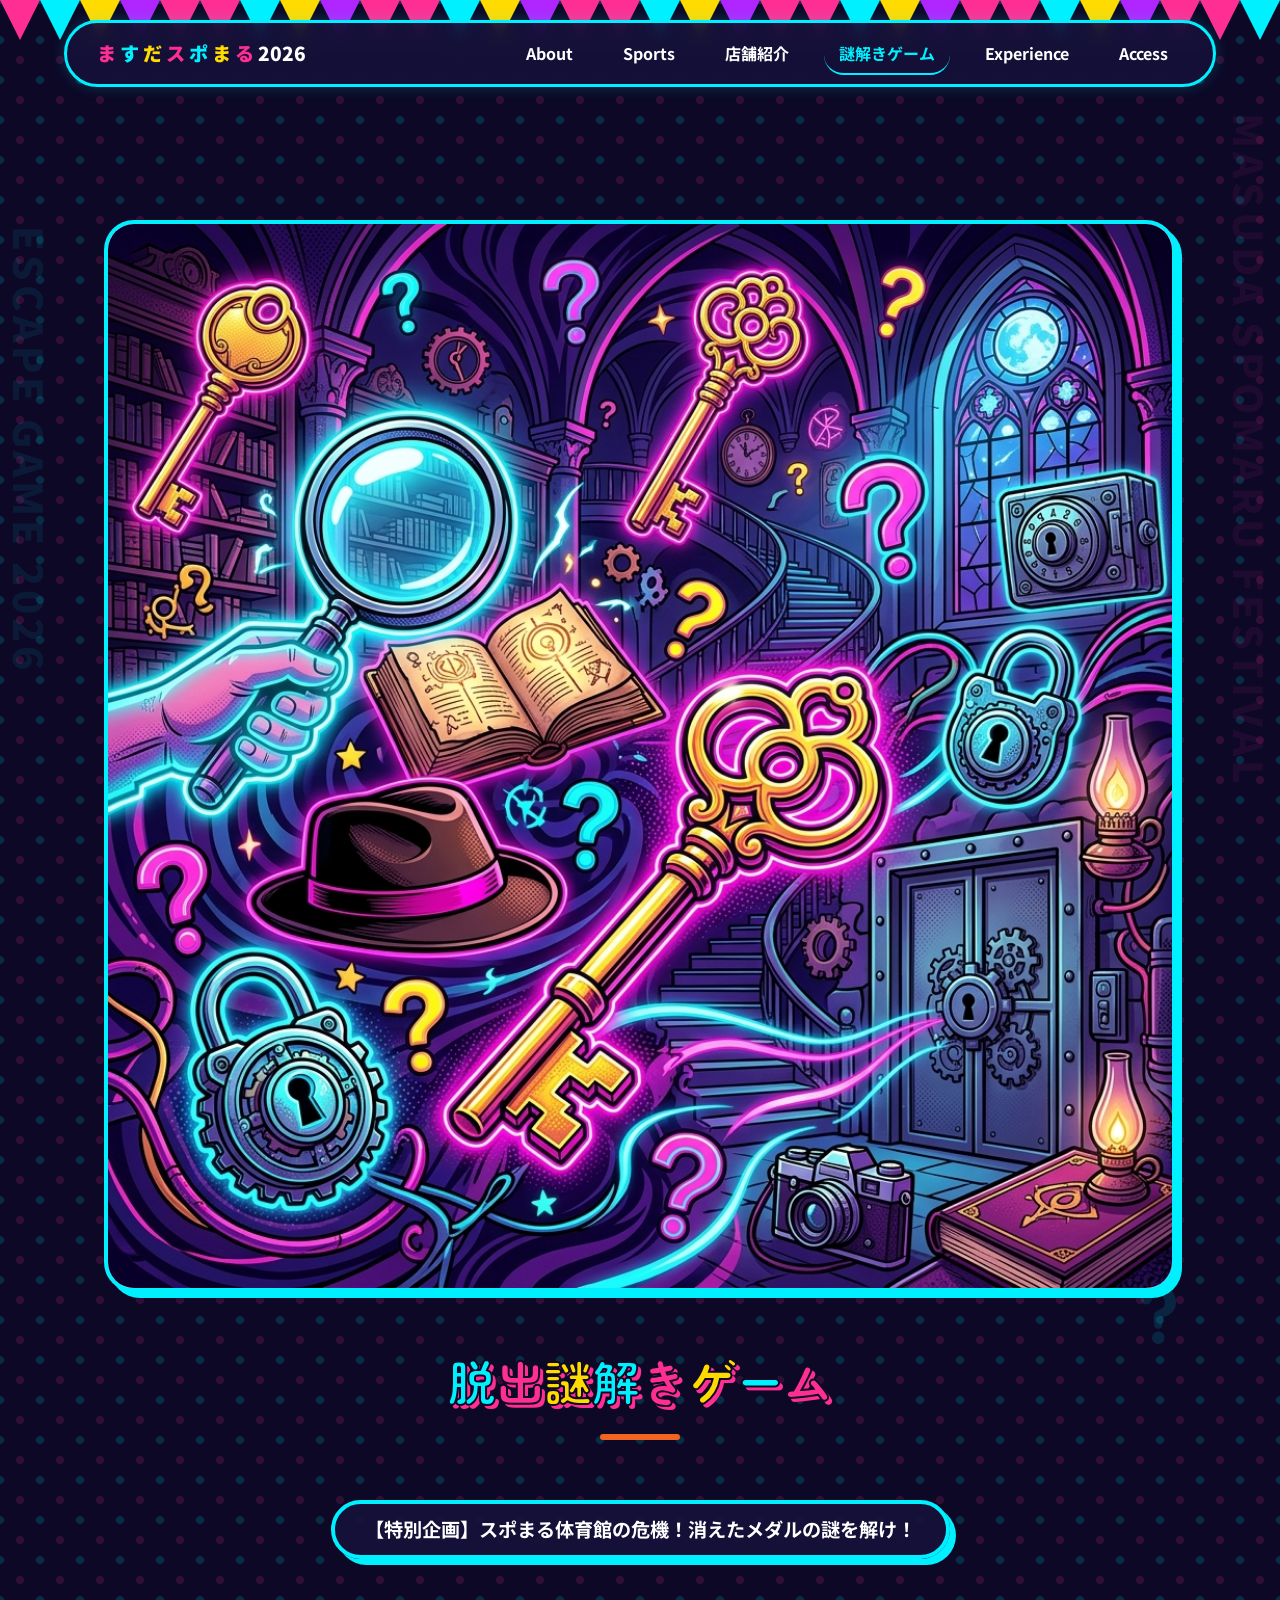
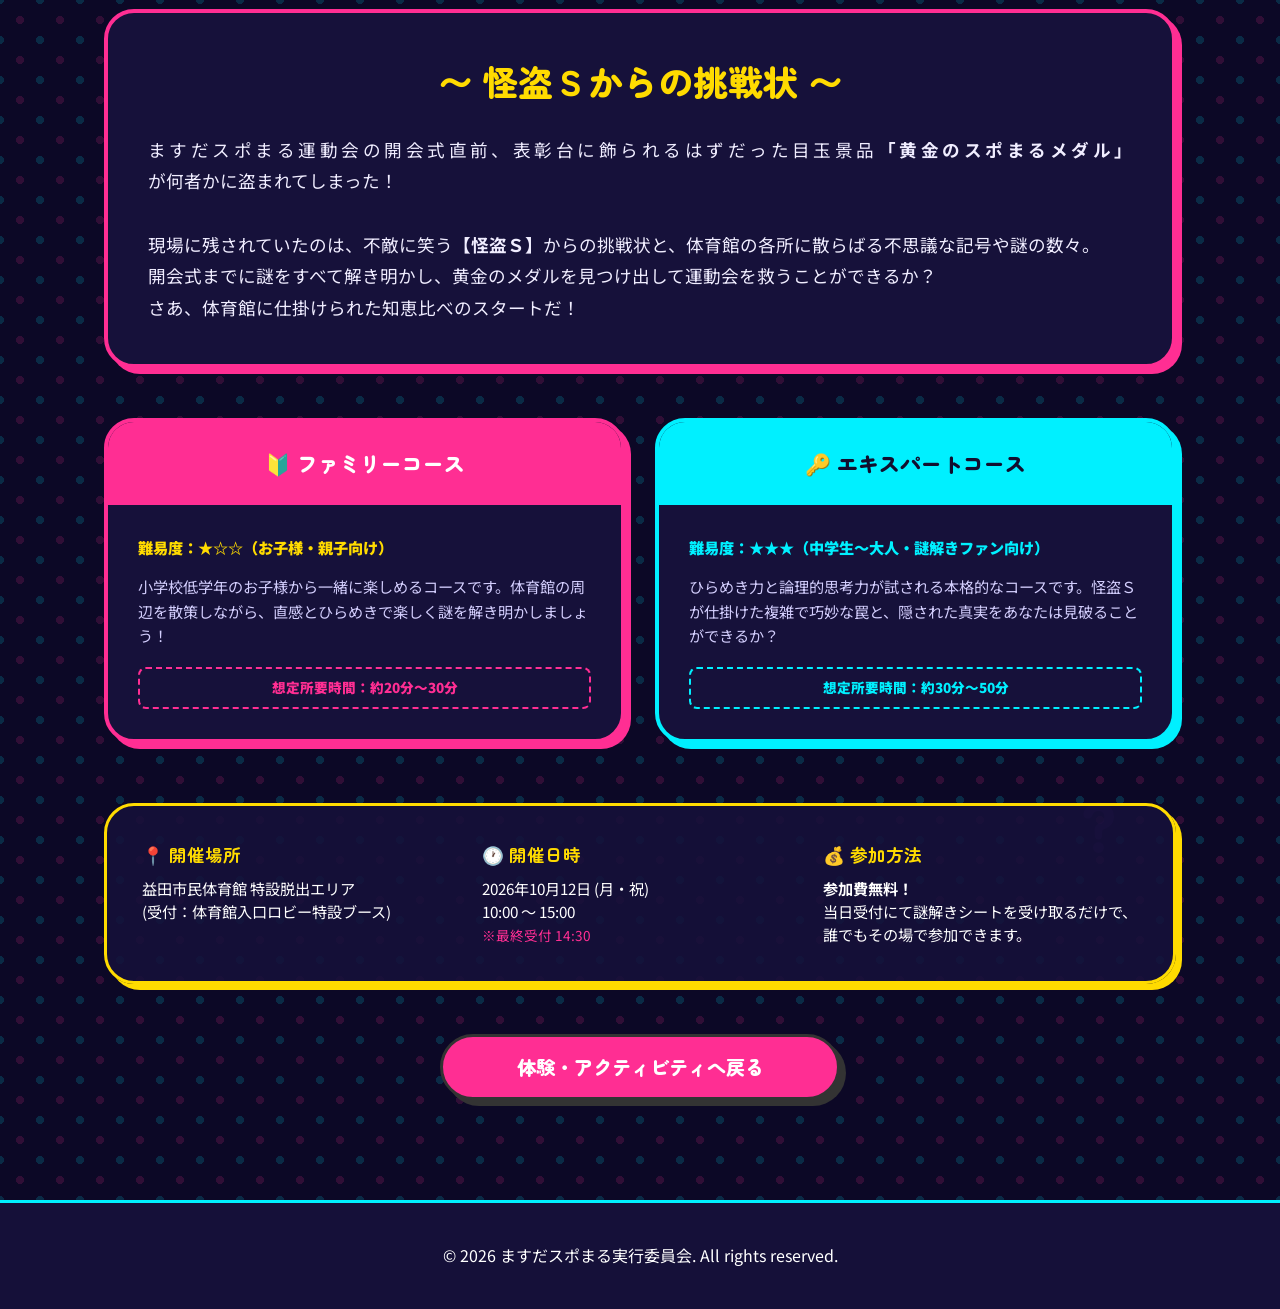
==== escape.html @ 835c0184 "修正" ====
<!DOCTYPE html>
<html lang="ja">
<head>
  <meta charset="UTF-8">
  <meta name="viewport" content="width=device-width, initial-scale=1.0">
  <title>謎解き脱出ゲーム | SPORTS & MARCHE 2026</title>
  <meta name="description" content="ますだスポまる運動会2026特別企画！体育館に隠された謎を解き明かし、消えた黄金のスポまるメダルを取り戻せ！">
  <link rel="stylesheet" href="index.css">
  <style>
    /* Mysterious Neon Pop Custom Theme for Escape Game Page */
    :root {
      --mystery-bg: #0C0826;
      --mystery-card-bg: #16113A;
      --neon-pink: #FF2E93;
      --neon-cyan: #00F0FF;
      --neon-yellow: #FFDB00;
      --neon-purple: #B026FF;
      --border-neon-pink: 4px solid var(--neon-pink);
      --border-neon-cyan: 4px solid var(--neon-cyan);
      --shadow-neon-pink: 6px 6px 0px var(--neon-pink);
      --shadow-neon-cyan: 6px 6px 0px var(--neon-cyan);
    }

    body.mystery-theme {
      background-color: var(--mystery-bg);
      color: #F0EDFF;
    }

    .mystery-header {
      background: rgba(22, 17, 58, 0.9) !important;
      border: 3px solid var(--neon-cyan) !important;
      box-shadow: 0 0 15px rgba(0, 240, 255, 0.2) !important;
    }

    .mystery-header a, .mystery-header nav a {
      color: #FFF !important;
    }

    .mystery-header nav a:hover {
      background: var(--neon-pink) !important;
      color: #FFF !important;
    }

    .pattern-mystery {
      background-color: var(--mystery-bg);
      background-image: 
        radial-gradient(rgba(255, 46, 147, 0.15) 15%, transparent 15%),
        radial-gradient(rgba(0, 240, 255, 0.15) 15%, transparent 15%);
      background-size: 40px 40px;
      background-position: 0 0, 20px 20px;
      position: relative;
      overflow: hidden;
    }

    /* Floating mystery icons */
    .mystery-float-container {
      position: absolute;
      top: 0;
      left: 0;
      width: 100%;
      height: 100%;
      pointer-events: none;
      z-index: 1;
    }

    .floating-q {
      position: absolute;
      font-weight: 900;
      font-family: 'Zen Maru Gothic', sans-serif;
      animation: float-spin 6s ease-in-out infinite;
      opacity: 0.12;
    }

    @keyframes float-spin {
      0%, 100% { transform: translateY(0) rotate(0deg); }
      50% { transform: translateY(-20px) rotate(15deg); }
    }

    /* Story Box */
    .story-card {
      background: var(--mystery-card-bg);
      border: var(--border-neon-pink);
      border-radius: var(--radius-lg);
      box-shadow: var(--shadow-neon-pink);
      padding: 40px;
      margin-bottom: 50px;
      position: relative;
      z-index: 2;
    }

    .story-title {
      font-size: clamp(1.4rem, 4vw, 2.2rem);
      text-align: center;
      margin-bottom: 25px;
      color: var(--neon-yellow);
    }

    .story-text {
      font-size: clamp(0.9rem, 2.8vw, 1.1rem);
      line-height: 1.8;
      text-align: justify;
      word-break: keep-all;
      overflow-wrap: anywhere;
    }

    /* Course Cards */
    .course-grid {
      display: grid;
      grid-template-columns: repeat(auto-fit, minmax(280px, 1fr));
      gap: 30px;
      margin-top: 40px;
      position: relative;
      z-index: 2;
    }

    .course-card {
      background: var(--mystery-card-bg);
      border-radius: var(--radius-lg);
      overflow: hidden;
      transition: 0.3s;
      display: flex;
      flex-direction: column;
      height: 100%;
    }

    .course-card.pink-border {
      border: var(--border-neon-pink);
      box-shadow: var(--shadow-neon-pink);
    }

    .course-card.cyan-border {
      border: var(--border-neon-cyan);
      box-shadow: var(--shadow-neon-cyan);
    }

    .course-card:hover {
      transform: translate(-4px, -4px);
    }

    .course-card.pink-border:hover {
      box-shadow: 12px 12px 0px var(--neon-pink);
    }

    .course-card.cyan-border:hover {
      box-shadow: 12px 12px 0px var(--neon-cyan);
    }

    .course-header-box {
      padding: 25px;
      text-align: center;
      font-family: 'Zen Maru Gothic', sans-serif;
      font-weight: 900;
      color: #FFF;
      font-size: 1.3rem;
    }

    .course-body {
      padding: 30px;
      display: flex;
      flex-direction: column;
      flex-grow: 1;
    }

    .course-difficulty {
      font-weight: 900;
      margin-bottom: 15px;
      font-size: 0.95rem;
      color: var(--neon-yellow);
    }

    .course-desc {
      font-size: clamp(0.85rem, 2.5vw, 0.95rem);
      line-height: 1.6;
      color: #D3CEFD;
      flex-grow: 1;
      margin-bottom: 20px;
    }

    /* Event Info Box */
    .mystery-info-grid {
      background: rgba(22, 17, 58, 0.85);
      border: 3px solid var(--neon-yellow);
      border-radius: var(--radius-lg);
      box-shadow: 6px 6px 0 var(--neon-yellow);
      padding: 35px;
      margin-top: 60px;
      display: grid;
      grid-template-columns: repeat(auto-fit, minmax(240px, 1fr));
      gap: 25px;
      position: relative;
      z-index: 2;
    }

    .info-item h4 {
      color: var(--neon-yellow);
      font-family: 'Zen Maru Gothic', sans-serif;
      font-size: 1.1rem;
      margin-bottom: 8px;
    }

    .info-item p {
      font-size: 0.95rem;
      color: #FFF;
      line-height: 1.5;
    }

    /* Glowing CTA Button */
    .mystery-cta-btn {
      display: inline-block;
      width: 100%;
      max-width: 400px;
      margin: 50px auto 0;
      padding: 15px 30px;
      background: var(--neon-pink);
      color: #FFF;
      border: 3px solid #333;
      border-radius: 50px;
      text-align: center;
      text-decoration: none;
      font-weight: 900;
      font-family: 'Zen Maru Gothic', sans-serif;
      font-size: 1.2rem;
      box-shadow: 6px 6px 0px #333;
      transition: 0.2s;
      position: relative;
      z-index: 2;
    }

    .mystery-cta-btn:hover {
      transform: translate(-3px, -3px);
      box-shadow: 9px 9px 0px #333;
      background: #FF0073;
    }

    /* Outline overrides for legibility */
    .mystery-outline {
      -webkit-text-stroke: 2px #120E2E;
      text-shadow: 2px 2px 0px var(--neon-cyan), 4px 4px 0px rgba(0,0,0,0.3);
    }

    .mobile-menu {
      background: var(--mystery-bg) !important;
      border-left: 4px solid var(--neon-cyan) !important;
    }

    .mobile-menu a {
      color: var(--neon-cyan) !important;
    }

    /* Mobile Responsive Tweaks */
    @media (max-width: 768px) {
      .story-card {
        padding: 25px 20px;
      }
      .course-body {
        padding: 20px;
      }
      .mystery-info-grid {
        padding: 25px 20px;
        gap: 20px;
      }
      .mystery-cta-btn {
        font-size: 1rem;
        padding: 12px 24px;
        margin-top: 40px;
      }
      .section-title {
        font-size: 6vw !important;
      }
    }
  </style>
</head>
<body class="mystery-theme">

  <!-- Vertical Sidebar Text -->
  <div class="sidebar-text left">
    <div class="vertical-text" style="color: rgba(0, 240, 255, 0.08);">ESCAPE GAME 2026</div>
  </div>
  <div class="sidebar-text right">
    <div class="vertical-text" style="color: rgba(255, 46, 147, 0.08);">MASUDA SPOMARU FESTIVAL</div>
  </div>

  <header class="mystery-header">
    <a href="index.html" class="logo pop-text-multi">
      <span style="color: var(--neon-pink)">ま</span>
      <span style="color: var(--neon-cyan)">す</span>
      <span style="color: var(--neon-yellow)">だ</span>
      <span style="color: var(--neon-pink)">ス</span>
      <span style="color: var(--neon-cyan)">ポ</span>
      <span style="color: var(--neon-yellow)">ま</span>
      <span style="color: var(--neon-pink)">る</span> 2026
    </a>
    <nav>
      <ul class="nav-links">
        <li><a href="index.html#about">About</a></li>
        <li><a href="index.html#sports">Sports</a></li>
        <li><a href="marche.html">店舗紹介</a></li>
        <li><a href="escape.html" style="color: var(--neon-cyan) !important; border-bottom: 2px solid var(--neon-cyan);">謎解きゲーム</a></li>
        <li><a href="index.html#activities">Experience</a></li>
        <li><a href="index.html#access">Access</a></li>
      </ul>
      <div class="hamburger" id="hamburger">
        <span style="background-color: #FFF;"></span>
        <span style="background-color: #FFF;"></span>
        <span style="background-color: #FFF;"></span>
      </div>
    </nav>
  </header>

  <!-- Mobile Menu Overlay -->
  <div class="mobile-menu" id="mobile-menu">
    <ul>
      <li><a href="index.html#about">About</a></li>
      <li><a href="index.html#sports">Sports</a></li>
      <li><a href="marche.html">店舗紹介</a></li>
      <li><a href="escape.html" style="color: var(--neon-pink) !important;">謎解きゲーム</a></li>
      <li><a href="index.html#activities">Experience</a></li>
      <li><a href="index.html#access">Access</a></li>
    </ul>
  </div>

  <main style="padding-top: 120px;" class="pattern-mystery">
    <div class="garland" style="background-image: url('data:image/svg+xml;utf8,<svg xmlns=&quot;http://www.w3.org/2000/svg&quot; viewBox=&quot;0 0 100 20&quot; preserveAspectRatio=&quot;none&quot;><polygon points=&quot;0,0 20,0 10,20&quot; fill=&quot;%23FF2E93&quot;/><polygon points=&quot;20,0 40,0 30,20&quot; fill=&quot;%2300F0FF&quot;/><polygon points=&quot;40,0 60,0 50,20&quot; fill=&quot;%23FFDB00&quot;/><polygon points=&quot;60,0 80,0 70,20&quot; fill=&quot;%23B026FF&quot;/><polygon points=&quot;80,0 100,0 90,20&quot; fill=&quot;%23FF2E93&quot;/></svg>');"></div>
    
    <div class="mystery-float-container">
      <span class="floating-q" style="top: 15%; left: 8%; color: var(--neon-pink); font-size: 3.5rem;">？</span>
      <span class="floating-q" style="top: 45%; right: 7%; color: var(--neon-cyan); font-size: 4rem; animation-delay: 2s;">？</span>
      <span class="floating-q" style="top: 75%; left: 10%; color: var(--neon-yellow); font-size: 3rem; animation-delay: 4s;">🔑</span>
      <span class="floating-q" style="top: 85%; right: 12%; color: var(--neon-purple); font-size: 3.5rem; animation-delay: 1.5s;">？</span>
    </div>

    <section style="position: relative;">
      
      <!-- Generated pop-mystery banner image -->
      <div class="sticker-card" style="width: 100%; border: 4px solid var(--neon-cyan); border-radius: var(--radius-lg); overflow: hidden; box-shadow: var(--shadow-neon-cyan); margin-bottom: 50px; position: relative; z-index: 2;">
        <img src="assets/escape_banner.png" alt="脱出謎解きゲーム：体育館の秘密" style="width: 100%; height: auto; display: block; object-fit: cover;">
      </div>

      <h1 class="section-title pop-text-shadow mystery-outline" style="-webkit-text-stroke: 2px #0E0A24; text-shadow: 4px 4px 0 var(--neon-pink);">
        <span style="color: var(--neon-cyan)">脱</span><span style="color: var(--neon-pink)">出</span><span style="color: var(--neon-yellow)">謎</span><span style="color: var(--neon-cyan)">解</span><span style="color: var(--neon-pink)">き</span><span style="color: var(--neon-yellow)">ゲ</span><span style="color: var(--neon-cyan)">ー</span><span style="color: var(--neon-pink)">ム</span>
      </h1>
      <p class="marche-intro" style="background: rgba(22, 17, 58, 0.9); border: 4px solid var(--neon-cyan); color: #FFF; box-shadow: var(--shadow-neon-cyan); font-weight: 700;">
        【特別企画】スポまる体育館の危機！消えたメダルの謎を解け！
      </p>

      <!-- Story Challenge -->
      <div class="story-card fade-up">
        <h3 class="story-title">〜 怪盗Ｓからの挑戦状 〜</h3>
        <p class="story-text">
          ますだスポまる運動会の開会式直前、表彰台に飾られるはずだった目玉景品<strong>「黄金のスポまるメダル」</strong>が何者かに盗まれてしまった！<br><br>
          現場に残されていたのは、不敵に笑う<strong>【怪盗Ｓ】</strong>からの挑戦状と、体育館の各所に散らばる不思議な記号や謎の数々。<br>
          開会式までに謎をすべて解き明かし、黄金のメダルを見つけ出して運動会を救うことができるか？<br>
          さあ、体育館に仕掛けられた知恵比べのスタートだ！
        </p>
      </div>

      <!-- Course Selection -->
      <div class="course-grid">
        
        <!-- Course A: Family -->
        <div class="course-card pink-border fade-up">
          <div class="course-header-box" style="background: var(--neon-pink);">
            🔰 ファミリーコース
          </div>
          <div class="course-body">
            <span class="course-difficulty">難易度：★☆☆（お子様・親子向け）</span>
            <p class="course-desc">
              小学校低学年のお子様から一緒に楽しめるコースです。体育館の周辺を散策しながら、直感とひらめきで楽しく謎を解き明かしましょう！
            </p>
            <span style="font-size: 0.85rem; color: var(--neon-pink); font-weight: 900; border: 2px dashed var(--neon-pink); padding: 8px; border-radius: 8px; text-align: center;">
              想定所要時間：約20分〜30分
            </span>
          </div>
        </div>

        <!-- Course B: Expert -->
        <div class="course-card cyan-border fade-up">
          <div class="course-header-box" style="background: var(--neon-cyan); color: #120E2E;">
            🔑 エキスパートコース
          </div>
          <div class="course-body">
            <span class="course-difficulty" style="color: var(--neon-cyan);">難易度：★★★（中学生〜大人・謎解きファン向け）</span>
            <p class="course-desc">
              ひらめき力と論理的思考力が試される本格的なコースです。怪盗Ｓが仕掛けた複雑で巧妙な罠と、隠された真実をあなたは見破ることができるか？
            </p>
            <span style="font-size: 0.85rem; color: var(--neon-cyan); font-weight: 900; border: 2px dashed var(--neon-cyan); padding: 8px; border-radius: 8px; text-align: center;">
              想定所要時間：約30分〜50分
            </span>
          </div>
        </div>

      </div>

      <!-- Event Details Grid -->
      <div class="mystery-info-grid fade-up">
        <div class="info-item">
          <h4>📍 開催場所</h4>
          <p>益田市民体育館 特設脱出エリア<br>(受付：体育館入口ロビー特設ブース)</p>
        </div>
        <div class="info-item">
          <h4>🕐 開催日時</h4>
          <p>2026年10月12日 (月・祝)<br>10:00 〜 15:00<br><span style="color: var(--neon-pink); font-size: 0.85rem;">※最終受付 14:30</span></p>
        </div>
        <div class="info-item">
          <h4>💰 参加方法</h4>
          <p><strong>参加費無料！</strong><br>当日受付にて謎解きシートを受け取るだけで、誰でもその場で参加できます。</p>
        </div>
      </div>

      <div style="text-align: center;">
        <a href="index.html#activities" class="mystery-cta-btn">体験・アクティビティへ戻る</a>
      </div>

    </section>
  </main>

  <footer style="background: rgba(22, 17, 58, 0.95); color: #FFF; padding: 40px 5%; text-align: center; border-top: 3px solid var(--neon-cyan);">
    <p>&copy; 2026 ますだスポまる実行委員会. All rights reserved.</p>
  </footer>

  <script src="main.js"></script>
</body>
</html>
---- index.css ----
@import url('https://fonts.googleapis.com/css2?family=Zen+Maru+Gothic:wght@400;500;700;900&family=Noto+Sans+JP:wght@400;500;700;900&display=swap');

:root {
  --primary-bg: #FEFDDF;
  --secondary-bg: #EBFAED;
  --accent-blue: #1D4497;
  --accent-orange: #F06522;
  --accent-green: #B8D94B;
  --marche-pink: #FF6699;
  --marche-pink-light: #FFF0F5;
  --sports-blue: #00B1FF;
  --sports-yellow: #FFDB00;
  --text-main: #333333;
  --text-white: #FFFFFF;
  --shadow-pop: 8px 8px 0px rgba(0,0,0,0.1);
  --shadow-soft: 0 10px 30px rgba(0,0,0,0.08);
  --radius-lg: 30px;
  --radius-pill: 50px;
  --border-thick: 4px solid #333;
}

* {
  margin: 0;
  padding: 0;
  box-sizing: border-box;
}

body {
  font-family: 'Noto Sans JP', sans-serif;
  background-color: var(--primary-bg);
  color: var(--text-main);
  overflow-x: hidden;
  line-height: 1.6;
}

h1, h2, h3, .font-maru {
  font-family: 'Zen Maru Gothic', sans-serif;
  font-weight: 900;
}

/* Sidebar Text */
.sidebar-text {
  position: fixed;
  top: 0;
  height: 100vh;
  width: 60px;
  display: flex;
  align-items: center;
  justify-content: center;
  z-index: 100;
  pointer-events: none;
}

.sidebar-text.left { left: 0; }
.sidebar-text.right { right: 0; }

.vertical-text {
  writing-mode: vertical-rl;
  text-transform: uppercase;
  font-weight: 900;
  color: rgba(29, 68, 151, 0.1);
  font-size: 2.5rem;
  letter-spacing: 0.1em;
  white-space: nowrap;
}

/* Header */
header {
  position: fixed;
  top: 20px;
  left: 50%;
  transform: translateX(-50%);
  width: 90%;
  max-width: 1200px;
  background: rgba(255, 255, 255, 0.9);
  backdrop-filter: blur(10px);
  padding: 15px 30px;
  border-radius: var(--radius-pill);
  display: flex;
  justify-content: space-between;
  align-items: center;
  z-index: 1000;
  box-shadow: var(--shadow-soft);
}

.logo {
  font-size: 1.2rem;
  font-weight: 900;
  color: var(--accent-blue);
  text-decoration: none;
}

nav .nav-links {
  display: flex;
  gap: 20px;
  list-style: none;
}

nav a {
  text-decoration: none;
  color: var(--text-main);
  font-weight: 700;
  padding: 8px 15px;
  border-radius: 20px;
  transition: 0.3s;
}

nav a:hover {
  background: var(--accent-blue);
  color: var(--text-white);
}

nav a.cta {
  background: var(--accent-orange);
  color: var(--text-white);
}

/* Hamburger Icon */
.hamburger {
  display: none;
  flex-direction: column;
  gap: 5px;
  cursor: pointer;
  z-index: 2000;
}

.hamburger span {
  display: block;
  width: 30px;
  height: 4px;
  background-color: var(--accent-blue);
  border-radius: 2px;
  transition: 0.3s;
}

/* Mobile Menu Overlay */
.mobile-menu {
  position: fixed;
  top: 0;
  right: -100%;
  width: 80%;
  height: 100vh;
  background: var(--primary-bg);
  z-index: 1500;
  display: flex;
  flex-direction: column;
  justify-content: center;
  align-items: center;
  transition: 0.5s cubic-bezier(0.68, -0.55, 0.27, 1.55);
}

.mobile-menu.active {
  right: 0;
  box-shadow: -10px 0 30px rgba(0,0,0,0.1);
}

.mobile-menu ul {
  list-style: none;
  text-align: center;
}

.mobile-menu li {
  margin: 20px 0;
}

.mobile-menu a {
  font-family: 'Zen Maru Gothic', sans-serif;
  font-size: 1.8rem;
  font-weight: 900;
  text-decoration: none;
  color: var(--accent-blue);
}

/* Active Hamburger Animation */
.hamburger.active span:nth-child(1) { transform: translateY(9px) rotate(45deg); }
.hamburger.active span:nth-child(2) { opacity: 0; }
.hamburger.active span:nth-child(3) { transform: translateY(-9px) rotate(-45deg); }

/* Hero Section */
.hero {
  min-height: 100vh;
  display: flex;
  flex-direction: column;
  justify-content: center;
  align-items: center;
  text-align: center;
  padding: 120px 20px 60px;
  position: relative;
  overflow: hidden;
}

.marche-card-icon {
  width: 100%;
  height: 120px;
  border-radius: 15px;
  overflow: hidden;
  margin-bottom: 15px;
  border: 2px solid rgba(0,0,0,0.05);
}

.marche-card-icon img {
  width: 100%;
  height: 100%;
  object-fit: cover;
  transition: 0.3s;
}

.marche-card:hover .marche-card-icon img {
  transform: scale(1.05);
}

.hero-illustration {
  width: 100%;
  max-width: 800px;
  margin-bottom: -150px;
  z-index: 0;
  opacity: 0.8;
  animation: float 6s ease-in-out infinite;
}

.hero-illustration img {
  width: 100%;
  height: auto;
  filter: drop-shadow(0 20px 40px rgba(0,0,0,0.1));
}

.catchphrase-container {
  position: relative;
  z-index: 10;
  margin-bottom: 30px;
}

.catchphrase-bubble {
  background: #FFF;
  padding: 30px 50px;
  border-radius: 100px;
  box-shadow: var(--shadow-soft);
  position: relative;
  display: inline-block;
  margin-bottom: 30px;
}

.catchphrase-bubble::after {
  content: '';
  position: absolute;
  bottom: -20px;
  left: 50%;
  transform: translateX(-50%);
  border-left: 20px solid transparent;
  border-right: 20px solid transparent;
  border-top: 20px solid #FFF;
}

.catchphrase {
  font-size: 1.8rem;
  color: var(--accent-blue);
  line-height: 1.4;
  word-break: keep-all;
  overflow-wrap: break-word;
}

.main-title {
  font-size: 4rem;
  color: var(--accent-blue);
  margin-bottom: 10px;
  letter-spacing: -1px;
}

.sub-title {
  font-size: 1.5rem;
  color: var(--accent-orange);
  font-weight: 900;
}

.event-details-hero {
  margin-top: 40px;
  display: flex;
  gap: 30px;
  justify-content: center;
}

.info-badge {
  background: var(--accent-blue);
  color: #FFF;
  padding: 10px 25px;
  border-radius: 50px;
  font-weight: 700;
  font-size: 1.1rem;
}

/* Section Common */
section {
  padding: 100px 5%;
  max-width: 1200px;
  margin: 0 auto;
}

.section-title {
  font-size: clamp(1.8rem, 6vw, 3rem);
  text-align: center;
  margin-bottom: 60px;
  color: var(--accent-blue);
  position: relative;
  word-break: keep-all;
  overflow-wrap: anywhere;
}

.section-title::after {
  content: '';
  display: block;
  width: 80px;
  height: 6px;
  background: var(--accent-orange);
  margin: 15px auto 0;
  border-radius: 3px;
}

/* Sports Cards */
.sports-grid {
  display: grid;
  grid-template-columns: repeat(auto-fit, minmax(300px, 1fr));
  gap: 40px;
}

.sport-card {
  background: var(--text-white);
  border-radius: var(--radius-lg);
  overflow: hidden;
  box-shadow: var(--shadow-soft);
  transition: 0.4s;
  display: flex;
  flex-direction: column;
}

.sport-card:hover {
  transform: translateY(-10px);
}

.sport-img-container {
  width: 100%;
  height: 250px;
  background-color: var(--secondary-bg);
  overflow: hidden;
  display: flex;
  align-items: center;
  justify-content: center;
  padding: 20px;
}

.sport-img {
  max-width: 100%;
  max-height: 100%;
  object-fit: contain;
  transition: 0.5s;
}

.sport-card:hover .sport-img {
  transform: scale(1.1) rotate(5deg);
}

.sport-content {
  padding: 30px;
  flex-grow: 1;
}

.sport-tag {
  display: inline-block;
  background: var(--accent-green);
  color: var(--text-main);
  padding: 4px 12px;
  border-radius: 20px;
  font-weight: 700;
  font-size: clamp(0.75rem, 2vw, 0.85rem);
  margin-bottom: 12px;
}

.sport-card h3 {
  font-size: clamp(1.2rem, 3.2vw, 1.5rem);
  margin-bottom: 12px;
  color: var(--accent-blue);
  line-height: 1.35;
  word-break: keep-all;
  overflow-wrap: anywhere;
}

.sport-info {
  list-style: none;
  margin-bottom: 25px;
}

.sport-info li {
  margin-bottom: 8px;
  padding-left: 25px;
  position: relative;
}

.sport-info li::before {
  content: '●';
  position: absolute;
  left: 0;
  color: var(--accent-orange);
}

.apply-btn {
  display: inline-block;
  width: 100%;
  padding: 15px;
  background: var(--accent-orange);
  color: #ff7215;
  border: 4px solid var(--accent-orange);
  text-align: center;
  text-decoration: none;
  font-weight: 900;
  border-radius: 15px;
  transition: 0.3s;
}

.apply-btn:hover {
  background: #ff8121;
  color: rgb(255, 255, 255);
}

.vendor-btn {
  display: inline-block;
  width: 100%;
  padding: 10px 15px;
  background: var(--accent-blue);
  color: #FFF;
  text-align: center;
  text-decoration: none;
  font-weight: 900;
  font-family: 'Zen Maru Gothic', sans-serif;
  border-radius: 12px;
  border: 3px solid #333;
  box-shadow: 4px 4px 0px #333;
  transition: 0.2s ease;
  margin-top: 15px;
  font-size: 0.9rem;
}

.vendor-btn:hover {
  transform: translate(-2px, -2px);
  box-shadow: 6px 6px 0px #333;
  background: var(--accent-orange);
  color: #FFF;
}

/* Bubble Grid (Activities) */
.bubble-grid {
  display: flex;
  flex-wrap: wrap;
  justify-content: center;
  gap: 30px;
}

.bubble-item {
  width: 250px;
  background: #FFF;
  border: 4px solid var(--accent-green);
  border-radius: 20px;
  overflow: hidden;
  box-shadow: var(--shadow-pop);
  transition: 0.4s cubic-bezier(0.175, 0.885, 0.32, 1.275);
  animation: float 4s ease-in-out infinite;
  display: flex;
  flex-direction: column;
}

.bubble-icon {
  width: 100%;
  height: 180px;
  overflow: hidden;
  display: flex;
  align-items: center;
  justify-content: center;
  background: #f0f0f0;
}

.bubble-icon img {
  width: 100%;
  height: 100%;
  object-fit: cover;
  transition: 0.5s;
}

.bubble-item:hover .bubble-icon img {
  transform: scale(1.1);
}

.bubble-title {
  padding: 15px;
  font-weight: 900;
  font-size: 1.1rem;
  color: var(--accent-blue);
  text-align: center;
  flex-grow: 1;
  display: flex;
  align-items: center;
  justify-content: center;
}

.bubble-item:nth-child(even) { animation-delay: 1s; transform: rotate(1deg); }
.bubble-item:nth-child(3n) { animation-delay: 2s; transform: rotate(-1.5deg); }
.bubble-item:nth-child(4n) { animation-delay: 1.5s; transform: rotate(1.2deg); }

/* --- Pop Style Utilities --- */
.pop-text-multi span:nth-child(6n+1) { color: var(--marche-pink); }
.pop-text-multi span:nth-child(6n+2) { color: var(--accent-orange); }
.pop-text-multi span:nth-child(6n+3) { color: var(--sports-yellow); }
.pop-text-multi span:nth-child(6n+4) { color: var(--accent-green); }
.pop-text-multi span:nth-child(6n+5) { color: var(--sports-blue); }
.pop-text-multi span:nth-child(6n+6) { color: var(--accent-blue); }

.pop-text-shadow {
  -webkit-text-stroke: 2px #333;
  text-shadow: 3px 3px 0px #333, 5px 5px 0px rgba(0,0,0,0.15);
}

.sticker-card {
  background: #FFF;
  border: var(--border-thick);
  border-radius: var(--radius-lg);
  box-shadow: var(--shadow-pop);
  transition: 0.3s;
}

.sticker-card:hover {
  transform: translate(-4px, -4px);
  box-shadow: 12px 12px 0px rgba(0,0,0,0.15);
}

/* Background Patterns */
.pattern-dots {
  background-image: radial-gradient(var(--marche-pink) 15%, transparent 15%);
  background-size: 30px 30px;
  background-color: var(--marche-pink-light);
}

.pattern-starburst {
  background: 
    repeating-conic-gradient(from 0deg, rgba(0, 177, 255, 0.1) 0deg 15deg, rgba(255, 255, 255, 0.1) 15deg 30deg);
  background-attachment: fixed;
  background-color: #FFF;
}

.pattern-diagonal {
  background: repeating-linear-gradient(
    45deg,
    var(--sports-yellow),
    var(--sports-yellow) 20px,
    #FFF 20px,
    #FFF 40px
  );
}

/* Decorations */
.garland {
  position: absolute;
  top: 0;
  left: 0;
  width: 100%;
  height: 60px;
  background-image: url('data:image/svg+xml;utf8,<svg xmlns="http://www.w3.org/2000/svg" viewBox="0 0 100 20" preserveAspectRatio="none"><polygon points="0,0 20,0 10,20" fill="%23FF6699"/><polygon points="20,0 40,0 30,20" fill="%23FFDB00"/><polygon points="40,0 60,0 50,20" fill="%2300B1FF"/><polygon points="60,0 80,0 70,20" fill="%23B8D94B"/><polygon points="80,0 100,0 90,20" fill="%23F06522"/></svg>');
  background-size: 200px 40px;
  background-repeat: repeat-x;
  z-index: 5;
}

@keyframes float {
  0%, 100% { transform: translateY(0) rotate(0deg); }
  50% { transform: translateY(-15px) rotate(2deg); }
}

/* Animations */
.fade-up {
  opacity: 0;
  transform: translateY(30px);
  transition: 0.8s ease-out;
}

.fade-up.visible {
  opacity: 1;
  transform: translateY(0);
}

.map-container {
  width: 100%;
  height: 350px;
  overflow: hidden;
}

.marche-intro {
  text-align: center;
  margin-bottom: 50px;
  font-size: 1.2rem;
  background: #FFF;
  display: block;
  width: fit-content;
  max-width: 900px;
  padding: 10px 30px;
  border-radius: 50px;
  margin: 0 auto 50px;
  border: 4px solid var(--marche-pink);
  box-shadow: var(--shadow-pop);
}

/* Responsive */
@media (max-width: 992px) {
  nav .nav-links { display: none; }
  .hamburger { display: flex; }
}

@media (max-width: 768px) {
  .marche-intro {
    font-size: 1rem;
    padding: 15px 20px;
    border-radius: 20px;
    width: 95%;
    margin-bottom: 30px;
  }
  section { padding: 60px 15px; }
  .hero { padding-top: 100px; }
  .hero .main-title { font-size: clamp(1.8rem, 7vw, 3rem) !important; white-space: normal !important; line-height: 1.2; }
  .hero .main-title span { display: inline-block; margin: 0; }
  .section-title span { display: inline-block; margin: 0 1px; font-size: inherit; }
  .catchphrase { font-size: 1.1rem; padding: 10px; }
  .catchphrase-bubble { padding: 15px 20px; width: 95%; margin: 0 auto 20px; }
  header { padding: 10px 20px; width: 95%; }
  .sidebar-text { display: none; }
  .event-details-hero { flex-direction: column; gap: 15px; width: 100%; align-items: center; }
  .info-badge { width: 90%; text-align: center; }
  .section-title {
    font-size: clamp(1.4rem, 5vw, 2.2rem) !important;
    margin-bottom: 40px;
    white-space: normal !important;
    line-height: 1.3;
    word-break: keep-all;
    overflow-wrap: anywhere;
  }
  .marche-container { padding: 20px !important; }
  .marche-container .sports-grid {
    grid-template-columns: repeat(2, 1fr) !important;
    gap: 15px !important;
  }
  .marche-card {
    padding: 10px !important;
  }
  .marche-card h3 {
    font-size: 1rem !important;
    margin-bottom: 10px !important;
  }
  .marche-card ul li {
    font-size: 0.85rem !important;
  }
  .hero-illustration { margin-bottom: -80px; opacity: 0.6; }
  .bubble-item { width: 140px; height: 140px; }
  .bubble-icon { font-size: 2rem; }
  .bubble-title { font-size: 0.9rem; }
  .sport-card h3 {
    font-size: 1.15rem !important;
    margin-bottom: 8px !important;
  }
  .sport-card .sport-content {
    padding: 20px !important;
  }
  .sport-info {
    margin-bottom: 12px !important;
  }
  .sport-info li {
    font-size: 0.78rem !important;
    margin-bottom: 6px !important;
    padding-left: 18px !important;
  }
  .sport-card p {
    font-size: 0.8rem !important;
  }
  .vendor-btn {
    padding: 8px 12px !important;
    font-size: 0.8rem !important;
    margin-top: 12px !important;
    border-width: 2px !important;
    box-shadow: 3px 3px 0px #333 !important;
  }
  .vendor-btn:hover {
    transform: translate(-1px, -1px) !important;
    box-shadow: 4px 4px 0px #333 !important;
  }
}
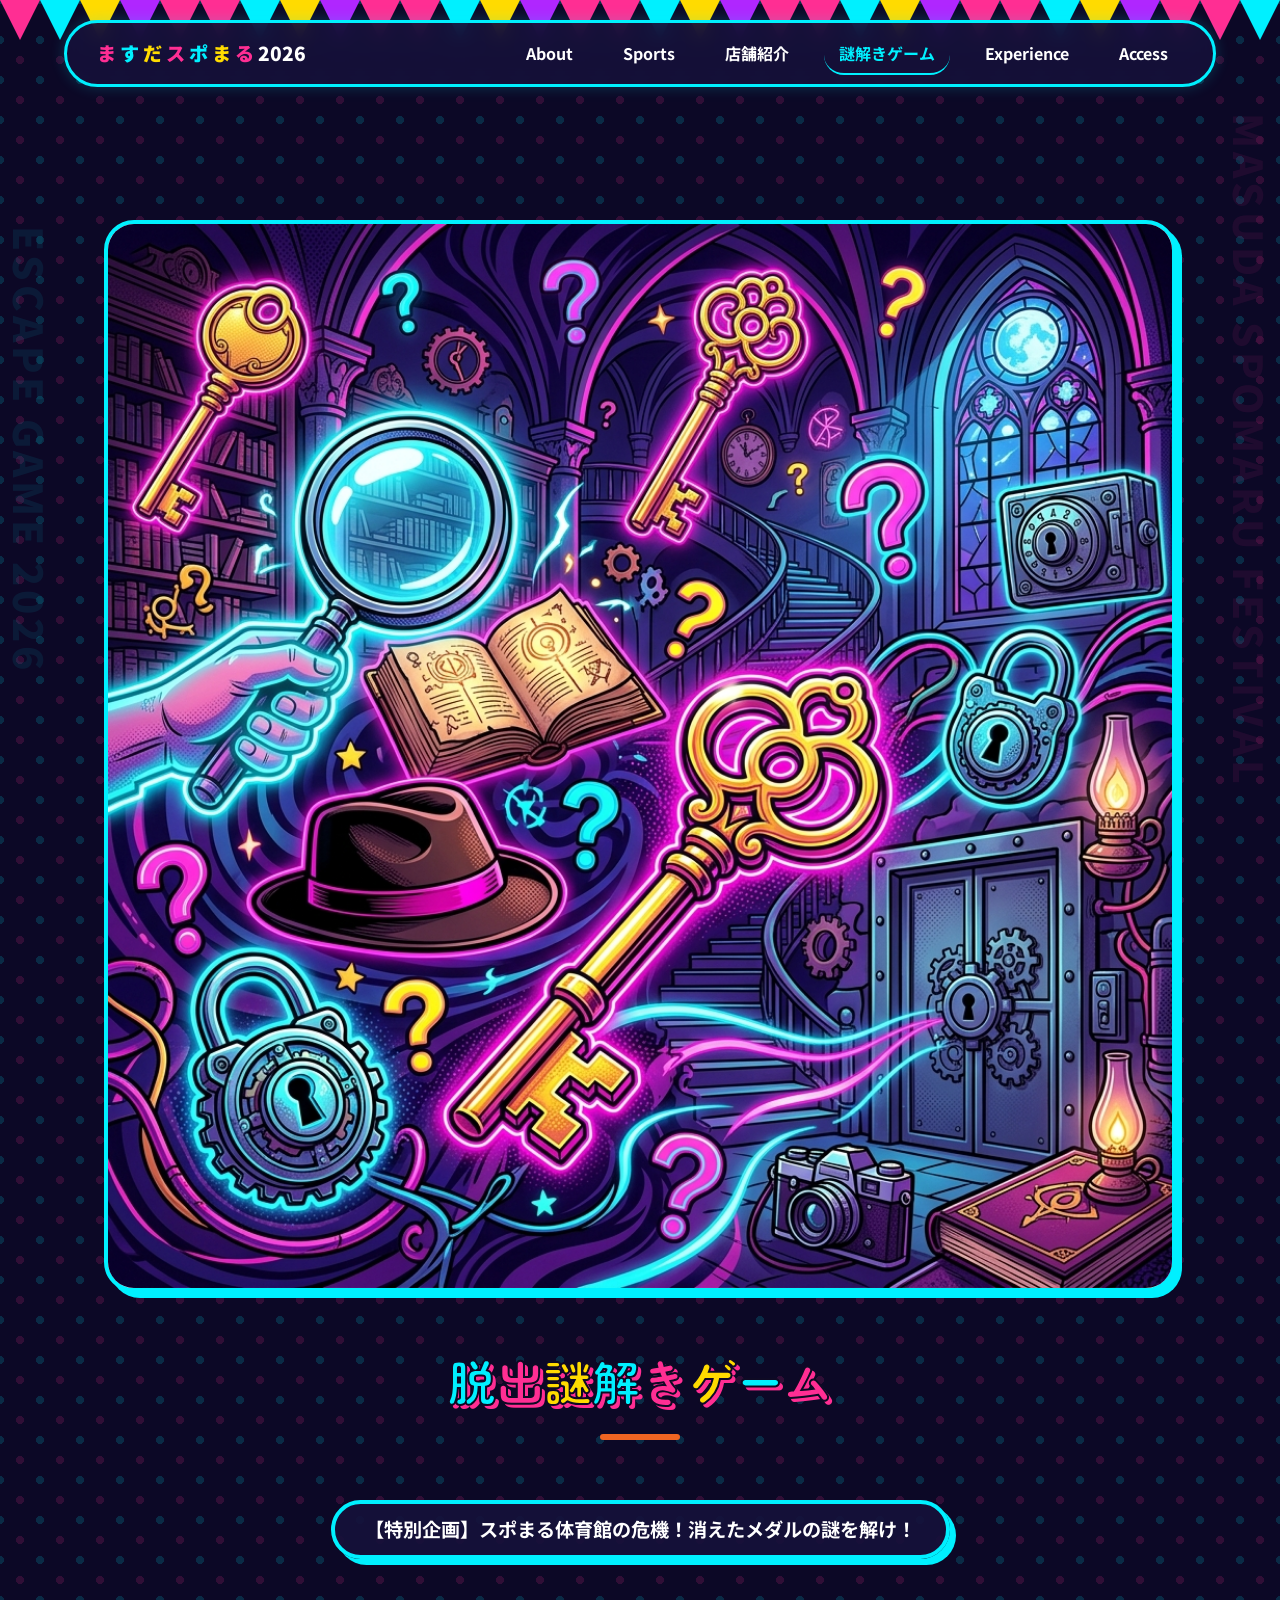
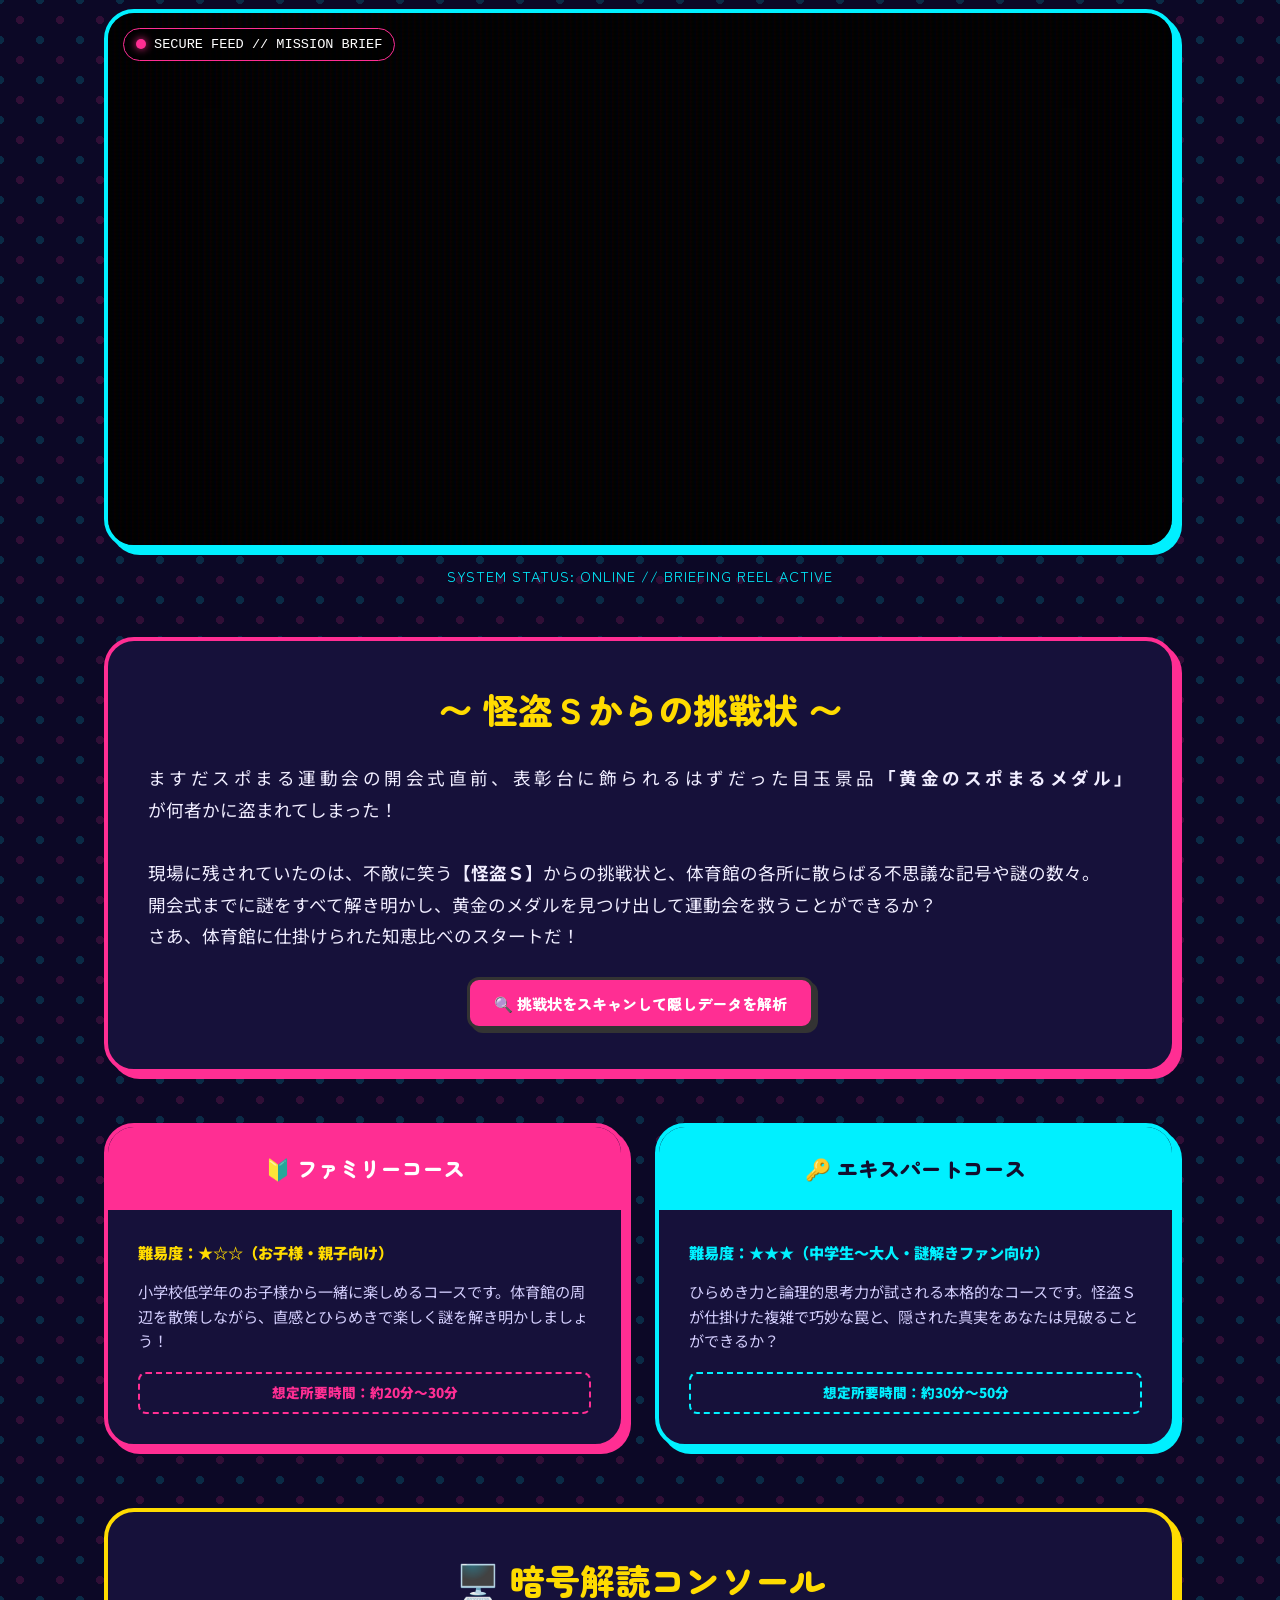
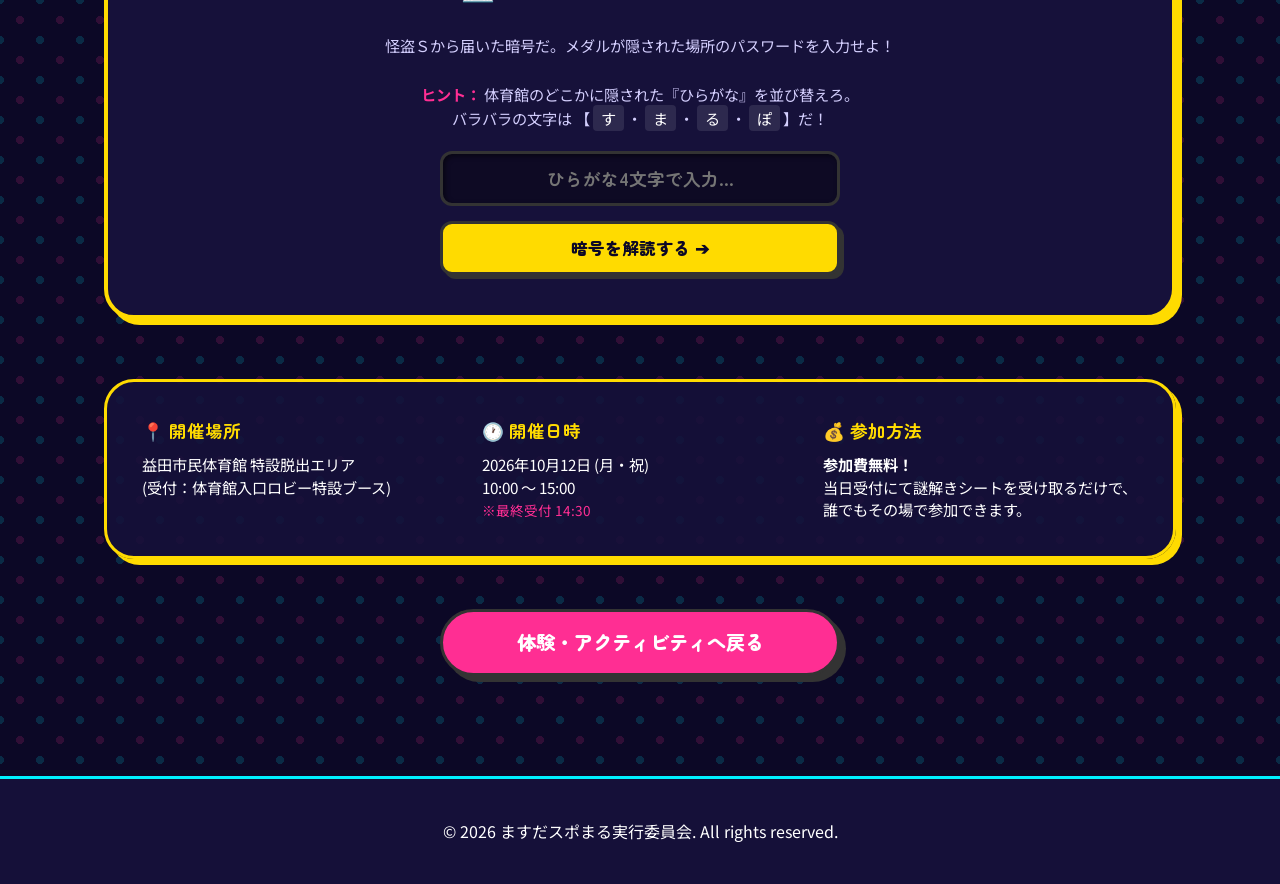
==== commit 0a5f9766: "修正" ====
--- a/escape.html
+++ b/escape.html
@@ -74,6 +74,100 @@
     @keyframes float-spin {
       0%, 100% { transform: translateY(0) rotate(0deg); }
       50% { transform: translateY(-20px) rotate(15deg); }
+    }
+
+    /* Blinking REC Dot */
+    .rec-dot {
+      width: 10px;
+      height: 10px;
+      background-color: var(--neon-pink);
+      border-radius: 50%;
+      display: inline-block;
+      animation: blink 1s step-end infinite;
+      box-shadow: 0 0 8px var(--neon-pink);
+    }
+
+    @keyframes blink {
+      50% { opacity: 0; }
+    }
+
+    /* Scanline overlay for retro CRT effect */
+    .cctv-scanline {
+      position: absolute;
+      top: 0;
+      left: 0;
+      width: 100%;
+      height: 100%;
+      background: linear-gradient(
+        rgba(18, 16, 16, 0) 50%, 
+        rgba(0, 0, 0, 0.25) 50%
+      ), linear-gradient(
+        90deg,
+        rgba(255, 0, 0, 0.06),
+        rgba(0, 255, 0, 0.02),
+        rgba(0, 0, 255, 0.06)
+      );
+      background-size: 100% 4px, 6px 100%;
+      pointer-events: none;
+      z-index: 5;
+    }
+
+    .cctv-grid {
+      position: absolute;
+      top: 0;
+      left: 0;
+      width: 100%;
+      height: 100%;
+      box-shadow: inset 0 0 80px rgba(0, 0, 0, 0.6);
+      pointer-events: none;
+      z-index: 6;
+    }
+
+    /* Laser Scanner animation */
+    .laser-scanner {
+      position: absolute;
+      top: 0;
+      left: 0;
+      width: 100%;
+      height: 6px;
+      background: var(--neon-pink);
+      box-shadow: 0 0 15px var(--neon-pink), 0 0 30px var(--neon-pink);
+      z-index: 10;
+      animation: scan-move 2s linear infinite;
+    }
+
+    @keyframes scan-move {
+      0% { top: 0%; opacity: 0; }
+      5% { opacity: 1; }
+      95% { opacity: 1; }
+      100% { top: 100%; opacity: 0; }
+    }
+
+    /* Shake animation for consoles */
+    @keyframes console-shake {
+      0%, 100% { transform: translate(0, 0) rotate(0deg); }
+      10%, 30%, 50%, 70%, 90% { transform: translate(-4px, 2px) rotate(-1deg); }
+      20%, 40%, 60%, 80% { transform: translate(4px, -2px) rotate(1deg); }
+    }
+    
+    .shake-animation {
+      animation: console-shake 0.5s ease-in-out;
+    }
+
+    /* Neon Glitch Title Flickering */
+    .neon-flicker-title {
+      animation: title-flicker 3s linear infinite;
+    }
+
+    @keyframes title-flicker {
+      0%, 19.999%, 22%, 62.999%, 64%, 64.999%, 70%, 100% {
+        opacity: 0.99;
+        filter: drop-shadow(0 0 2px rgba(255, 46, 147, 0.5));
+      }
+      20%, 21.999%, 63%, 63.999%, 65%, 69.999% {
+        opacity: 0.4;
+        filter: none;
+      }
     }
 
     /* Story Box */
@@ -336,15 +430,36 @@
         <img src="assets/escape_banner.png" alt="脱出謎解きゲーム：体育館の秘密" style="width: 100%; height: auto; display: block; object-fit: cover;">
       </div>
 
-      <h1 class="section-title pop-text-shadow mystery-outline" style="-webkit-text-stroke: 2px #0E0A24; text-shadow: 4px 4px 0 var(--neon-pink);">
+      <h1 class="section-title pop-text-shadow mystery-outline neon-flicker-title" style="-webkit-text-stroke: 2px #0E0A24; text-shadow: 4px 4px 0 var(--neon-pink);">
         <span style="color: var(--neon-cyan)">脱</span><span style="color: var(--neon-pink)">出</span><span style="color: var(--neon-yellow)">謎</span><span style="color: var(--neon-cyan)">解</span><span style="color: var(--neon-pink)">き</span><span style="color: var(--neon-yellow)">ゲ</span><span style="color: var(--neon-cyan)">ー</span><span style="color: var(--neon-pink)">ム</span>
       </h1>
       <p class="marche-intro" style="background: rgba(22, 17, 58, 0.9); border: 4px solid var(--neon-cyan); color: #FFF; box-shadow: var(--shadow-neon-cyan); font-weight: 700;">
         【特別企画】スポまる体育館の危機！消えたメダルの謎を解け！
       </p>
 
+      <!-- Mission Briefing Video Box (masuda.mp4 autoplay) -->
+      <div class="video-console fade-up" style="margin-bottom: 50px; position: relative; z-index: 2;">
+        <div class="video-frame" style="border: 4px solid var(--neon-cyan); border-radius: var(--radius-lg); overflow: hidden; box-shadow: var(--shadow-neon-cyan); background: #000; position: relative;">
+          <!-- Blinking REC Indicator -->
+          <div style="position: absolute; top: 15px; left: 15px; background: rgba(0,0,0,0.65); padding: 5px 12px; border-radius: 20px; display: flex; align-items: center; gap: 8px; z-index: 10; font-family: monospace; font-size: 0.85rem; color: #FFF; border: 1px solid var(--neon-pink);">
+            <span class="rec-dot"></span> SECURE FEED // MISSION BRIEF
+          </div>
+          <!-- Video Element -->
+          <video src="assets/masuda.mp4" autoplay muted loop playsinline style="width: 100%; height: auto; display: block; filter: contrast(1.1) brightness(0.95);"></video>
+          <!-- High-tech Overlay Lines -->
+          <div class="cctv-scanline"></div>
+          <div class="cctv-grid"></div>
+        </div>
+        <div style="text-align: center; margin-top: 15px; font-family: 'Zen Maru Gothic', sans-serif; font-size: 0.9rem; color: var(--neon-cyan); letter-spacing: 1px;">
+          SYSTEM STATUS: ONLINE // BRIEFING REEL ACTIVE
+        </div>
+      </div>
+
       <!-- Story Challenge -->
-      <div class="story-card fade-up">
+      <div class="story-card fade-up" style="position: relative; overflow: hidden;">
+        <!-- Scanner Laser Effect (Appears on scan click) -->
+        <div id="scanner-laser" class="laser-scanner" style="display: none;"></div>
+
         <h3 class="story-title">〜 怪盗Ｓからの挑戦状 〜</h3>
         <p class="story-text">
           ますだスポまる運動会の開会式直前、表彰台に飾られるはずだった目玉景品<strong>「黄金のスポまるメダル」</strong>が何者かに盗まれてしまった！<br><br>
@@ -352,13 +467,20 @@
           開会式までに謎をすべて解き明かし、黄金のメダルを見つけ出して運動会を救うことができるか？<br>
           さあ、体育館に仕掛けられた知恵比べのスタートだ！
         </p>
+        
+        <!-- Animated Scanner Button -->
+        <div style="text-align: center; margin-top: 25px;">
+          <button onclick="scanChallenge()" class="sticker-card tilt-card" style="padding: 12px 24px; background: var(--neon-pink); color: #FFF; font-weight: 900; font-family: 'Zen Maru Gothic', sans-serif; border-radius: 12px; border: 3px solid #333; box-shadow: 4px 4px 0px #333; cursor: pointer; font-size: 0.95rem; outline: none;">
+            🔍 挑戦状をスキャンして隠しデータを解析
+          </button>
+        </div>
       </div>
 
       <!-- Course Selection -->
       <div class="course-grid">
         
         <!-- Course A: Family -->
-        <div class="course-card pink-border fade-up">
+        <div class="course-card pink-border fade-up tilt-card">
           <div class="course-header-box" style="background: var(--neon-pink);">
             🔰 ファミリーコース
           </div>
@@ -374,7 +496,7 @@
         </div>
 
         <!-- Course B: Expert -->
-        <div class="course-card cyan-border fade-up">
+        <div class="course-card cyan-border fade-up tilt-card">
           <div class="course-header-box" style="background: var(--neon-cyan); color: #120E2E;">
             🔑 エキスパートコース
           </div>
@@ -391,6 +513,31 @@
 
       </div>
 
+      <!-- Interactive Decryption Console -->
+      <div class="story-card fade-up decryption-console" style="margin-top: 60px; border-color: var(--neon-yellow); box-shadow: 6px 6px 0 var(--neon-yellow);">
+        <h3 class="story-title" style="color: var(--neon-yellow);">🖥️ 暗号解読コンソール</h3>
+        <p style="text-align: center; font-size: 0.95rem; margin-bottom: 20px; color: #D3CEFD; line-height: 1.6;">
+          怪盗Ｓから届いた暗号だ。メダルが隠された場所のパスワードを入力せよ！
+          <br><br>
+          <strong style="color: var(--neon-pink);">ヒント：</strong>
+          体育館のどこかに隠された『ひらがな』を並び替えろ。<br>
+          バラバラの文字は 【 <span style="color: #FFF; background: rgba(255,255,255,0.1); padding: 2px 8px; border-radius: 4px;">す</span> ・ <span style="color: #FFF; background: rgba(255,255,255,0.1); padding: 2px 8px; border-radius: 4px;">ま</span> ・ <span style="color: #FFF; background: rgba(255,255,255,0.1); padding: 2px 8px; border-radius: 4px;">る</span> ・ <span style="color: #FFF; background: rgba(255,255,255,0.1); padding: 2px 8px; border-radius: 4px;">ぽ</span> 】だ！
+        </p>
+        
+        <div style="max-width: 400px; margin: 0 auto; display: flex; flex-direction: column; gap: 15px;">
+          <input type="text" id="passcode-input" placeholder="ひらがな4文字で入力..." style="width: 100%; padding: 12px 20px; border-radius: 12px; border: 3px solid #333; background: #0E0A24; color: #FFF; font-family: 'Zen Maru Gothic', sans-serif; font-size: 1.1rem; text-align: center; font-weight: 700; outline: none; box-shadow: inset 2px 2px 5px rgba(0,0,0,0.5);">
+          
+          <button onclick="decryptPassword()" class="sticker-card tilt-card" style="width: 100%; padding: 12px; background: var(--neon-yellow); color: var(--mystery-bg); font-weight: 900; font-family: 'Zen Maru Gothic', sans-serif; border-radius: 12px; font-size: 1.05rem; cursor: pointer; border: 3px solid #333; box-shadow: 4px 4px 0px #333; transition: 0.1s; text-align: center;">
+            暗号を解読する ➔
+          </button>
+        </div>
+        
+        <!-- Decryption Result -->
+        <div id="decrypt-result" style="display: none; margin-top: 25px; padding: 20px; border-radius: 12px; border: 2px solid var(--neon-cyan); text-align: center; font-family: 'Zen Maru Gothic', sans-serif;">
+          <p id="decrypt-result-text" style="font-weight: 900; font-size: 1.1rem; line-height: 1.6;"></p>
+        </div>
+      </div>
+
       <!-- Event Details Grid -->
       <div class="mystery-info-grid fade-up">
         <div class="info-item">
@@ -419,5 +566,120 @@
   </footer>
 
   <script src="main.js"></script>
+  
+  <script>
+    // Web Audio Synthesizer for Retro Sci-Fi Game Sound Effects
+    function playSynthSound(type) {
+      try {
+        const AudioContext = window.AudioContext || window.webkitAudioContext;
+        if (!AudioContext) return;
+        const ctx = new AudioContext();
+        
+        if (type === 'scan') {
+          // Downward sweep laser effect
+          const osc = ctx.createOscillator();
+          const gain = ctx.createGain();
+          osc.type = 'sawtooth';
+          osc.frequency.setValueAtTime(850, ctx.currentTime);
+          osc.frequency.exponentialRampToValueAtTime(120, ctx.currentTime + 1.2);
+          
+          gain.gain.setValueAtTime(0.06, ctx.currentTime);
+          gain.gain.exponentialRampToValueAtTime(0.001, ctx.currentTime + 1.2);
+          
+          osc.connect(gain);
+          gain.connect(ctx.destination);
+          
+          osc.start();
+          osc.stop(ctx.currentTime + 1.2);
+        } else if (type === 'success') {
+          // Happy upbeat arpeggio (C5 -> E5 -> G5 -> C6)
+          const playNote = (freq, delay, dur) => {
+            const osc = ctx.createOscillator();
+            const gain = ctx.createGain();
+            osc.type = 'triangle';
+            osc.frequency.setValueAtTime(freq, ctx.currentTime + delay);
+            gain.gain.setValueAtTime(0.08, ctx.currentTime + delay);
+            gain.gain.exponentialRampToValueAtTime(0.001, ctx.currentTime + delay + dur);
+            osc.connect(gain);
+            gain.connect(ctx.destination);
+            osc.start(ctx.currentTime + delay);
+            osc.stop(ctx.currentTime + delay + dur);
+          };
+          playNote(523.25, 0, 0.15); // C5
+          playNote(659.25, 0.15, 0.15); // E5
+          playNote(783.99, 0.3, 0.15); // G5
+          playNote(1046.50, 0.45, 0.45); // C6
+        } else if (type === 'fail') {
+          // Low buzzing fail alarm
+          const osc = ctx.createOscillator();
+          const gain = ctx.createGain();
+          osc.type = 'sawtooth';
+          osc.frequency.setValueAtTime(140, ctx.currentTime);
+          osc.frequency.linearRampToValueAtTime(80, ctx.currentTime + 0.35);
+          
+          gain.gain.setValueAtTime(0.12, ctx.currentTime);
+          gain.gain.exponentialRampToValueAtTime(0.001, ctx.currentTime + 0.35);
+          
+          osc.connect(gain);
+          gain.connect(ctx.destination);
+          
+          osc.start();
+          osc.stop(ctx.currentTime + 0.35);
+        }
+      } catch(e) {
+        console.log("Audio sweep failed or blocked by autoplay policy.");
+      }
+    }
+
+    // Scanning Clue action
+    function scanChallenge() {
+      playSynthSound('scan');
+      
+      const laser = document.getElementById('scanner-laser');
+      const card = document.querySelector('.story-card');
+      
+      laser.style.display = 'block';
+      card.classList.add('shake-animation');
+      
+      setTimeout(() => {
+        laser.style.display = 'none';
+        card.classList.remove('shake-animation');
+        alert("🔍 【スキャン完了】\n怪盗Ｓの挑戦状に隠されていた「暗号のヒントデータ」のロードに成功！\nひらがな4文字を並び替えて、下の暗号コンソールに入力してください！");
+      }, 2000);
+    }
+
+    // Passcode Decrypt action
+    function decryptPassword() {
+      const input = document.getElementById('passcode-input').value.trim();
+      const resultBox = document.getElementById('decrypt-result');
+      const resultText = document.getElementById('decrypt-result-text');
+      const consoleBox = document.querySelector('.decryption-console');
+
+      // Reset styles and remove animations
+      consoleBox.classList.remove('shake-animation');
+      
+      // Check answer (Japanese "すぽまる" or "スポまる")
+      if (input === 'すぽまる' || input === 'スポまる' || input === 'す・ま・る・ぽ') {
+        playSynthSound('success');
+        
+        resultBox.style.display = 'block';
+        resultBox.style.borderColor = 'var(--neon-cyan)';
+        resultBox.style.background = 'rgba(0, 240, 255, 0.1)';
+        resultBox.style.boxShadow = '0 0 15px rgba(0, 240, 255, 0.2)';
+        resultText.innerHTML = '🎉 【暗号解読に成功！】 🎉<br><strong style="color: var(--neon-yellow); font-size: 1.2rem;">「黄金のメダルは体育館中央の表彰台の裏にある！当日はここを探せ！」</strong><br><span style="font-size: 0.85rem; color: #FFF; opacity: 0.8;">※極秘データのため、他のみんなには内緒にしておこう！</span>';
+        resultText.style.color = 'var(--neon-cyan)';
+      } else {
+        playSynthSound('fail');
+        
+        consoleBox.classList.add('shake-animation');
+        resultBox.style.display = 'block';
+        resultBox.style.borderColor = 'var(--neon-pink)';
+        resultBox.style.background = 'rgba(255, 46, 147, 0.1)';
+        resultBox.style.boxShadow = '0 0 15px rgba(255, 46, 147, 0.2)';
+        resultText.innerHTML = '❌ 【解読エラー：パスコードが違います】<br>バラバラのひらがな４文字を正しい順番に並び替えてみよう！';
+        resultText.style.color = 'var(--neon-pink)';
+      }
+    }
+  </script>
 </body>
 </html>
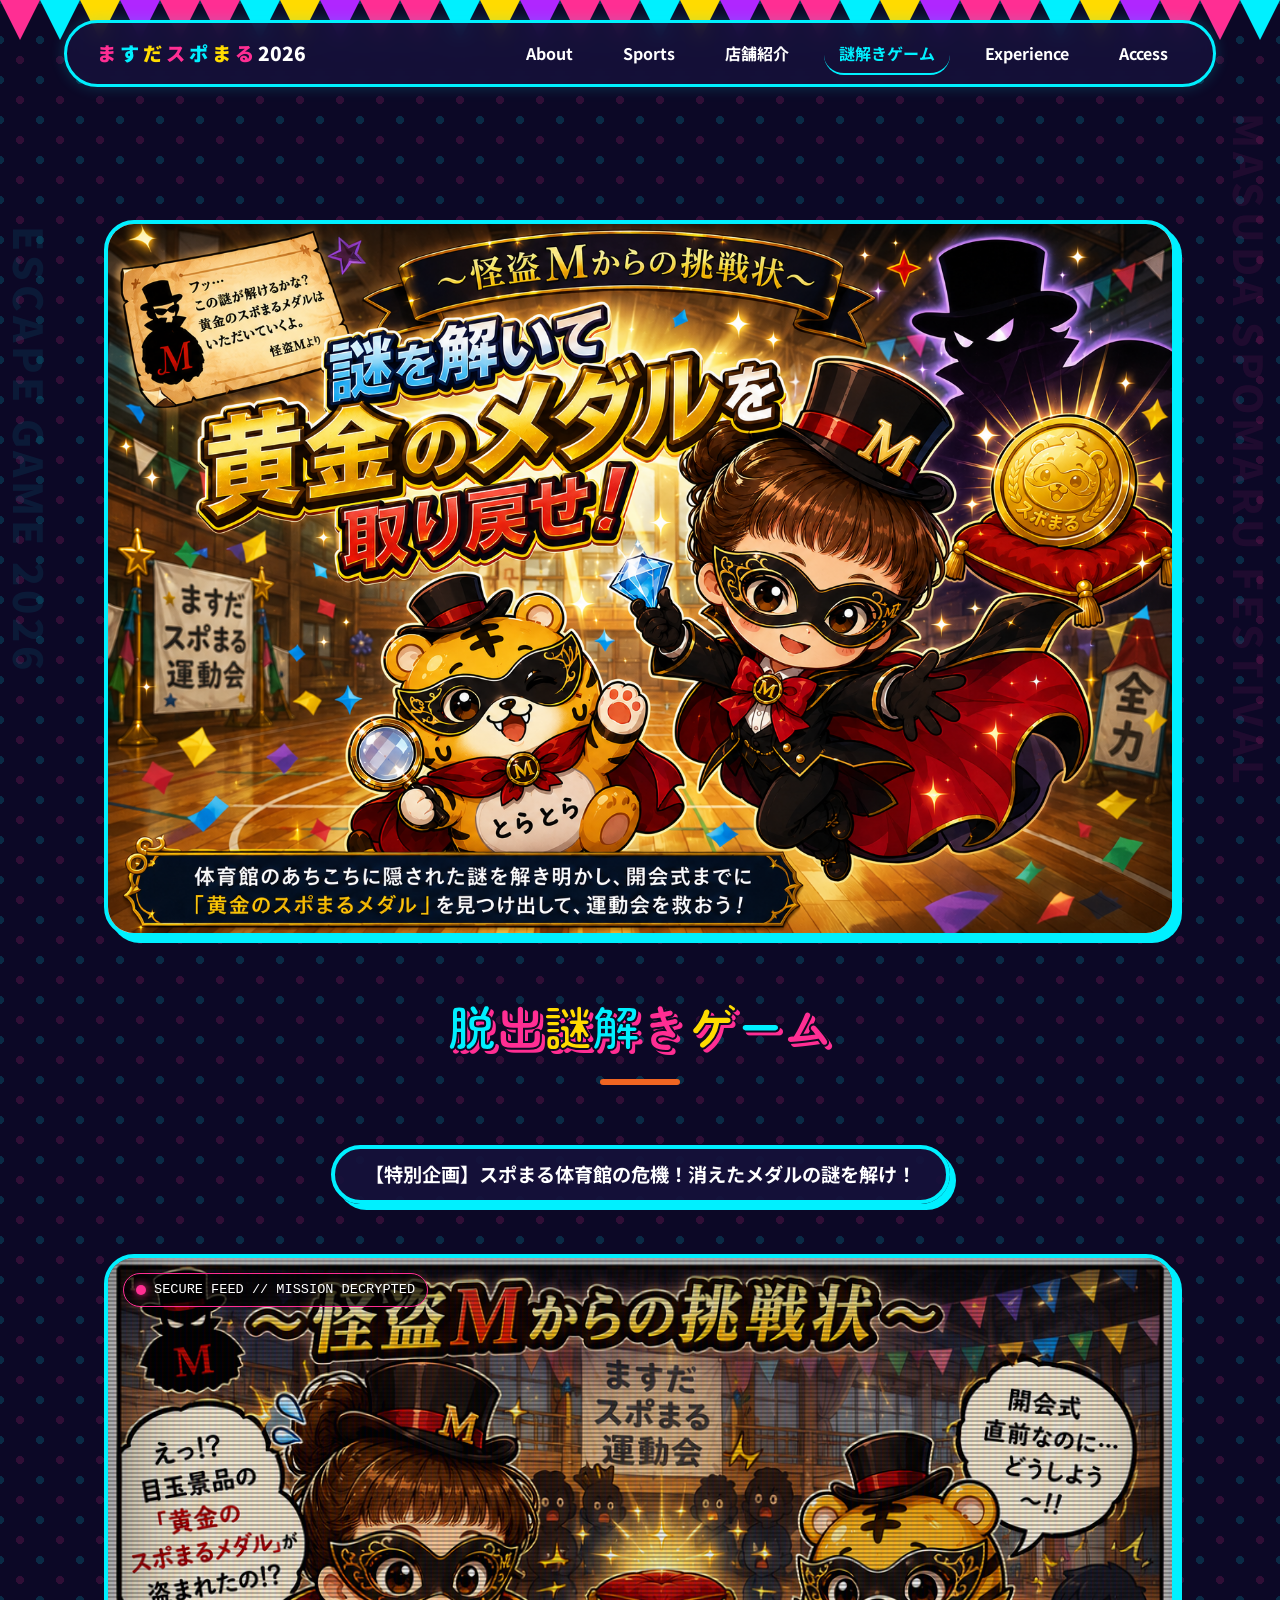
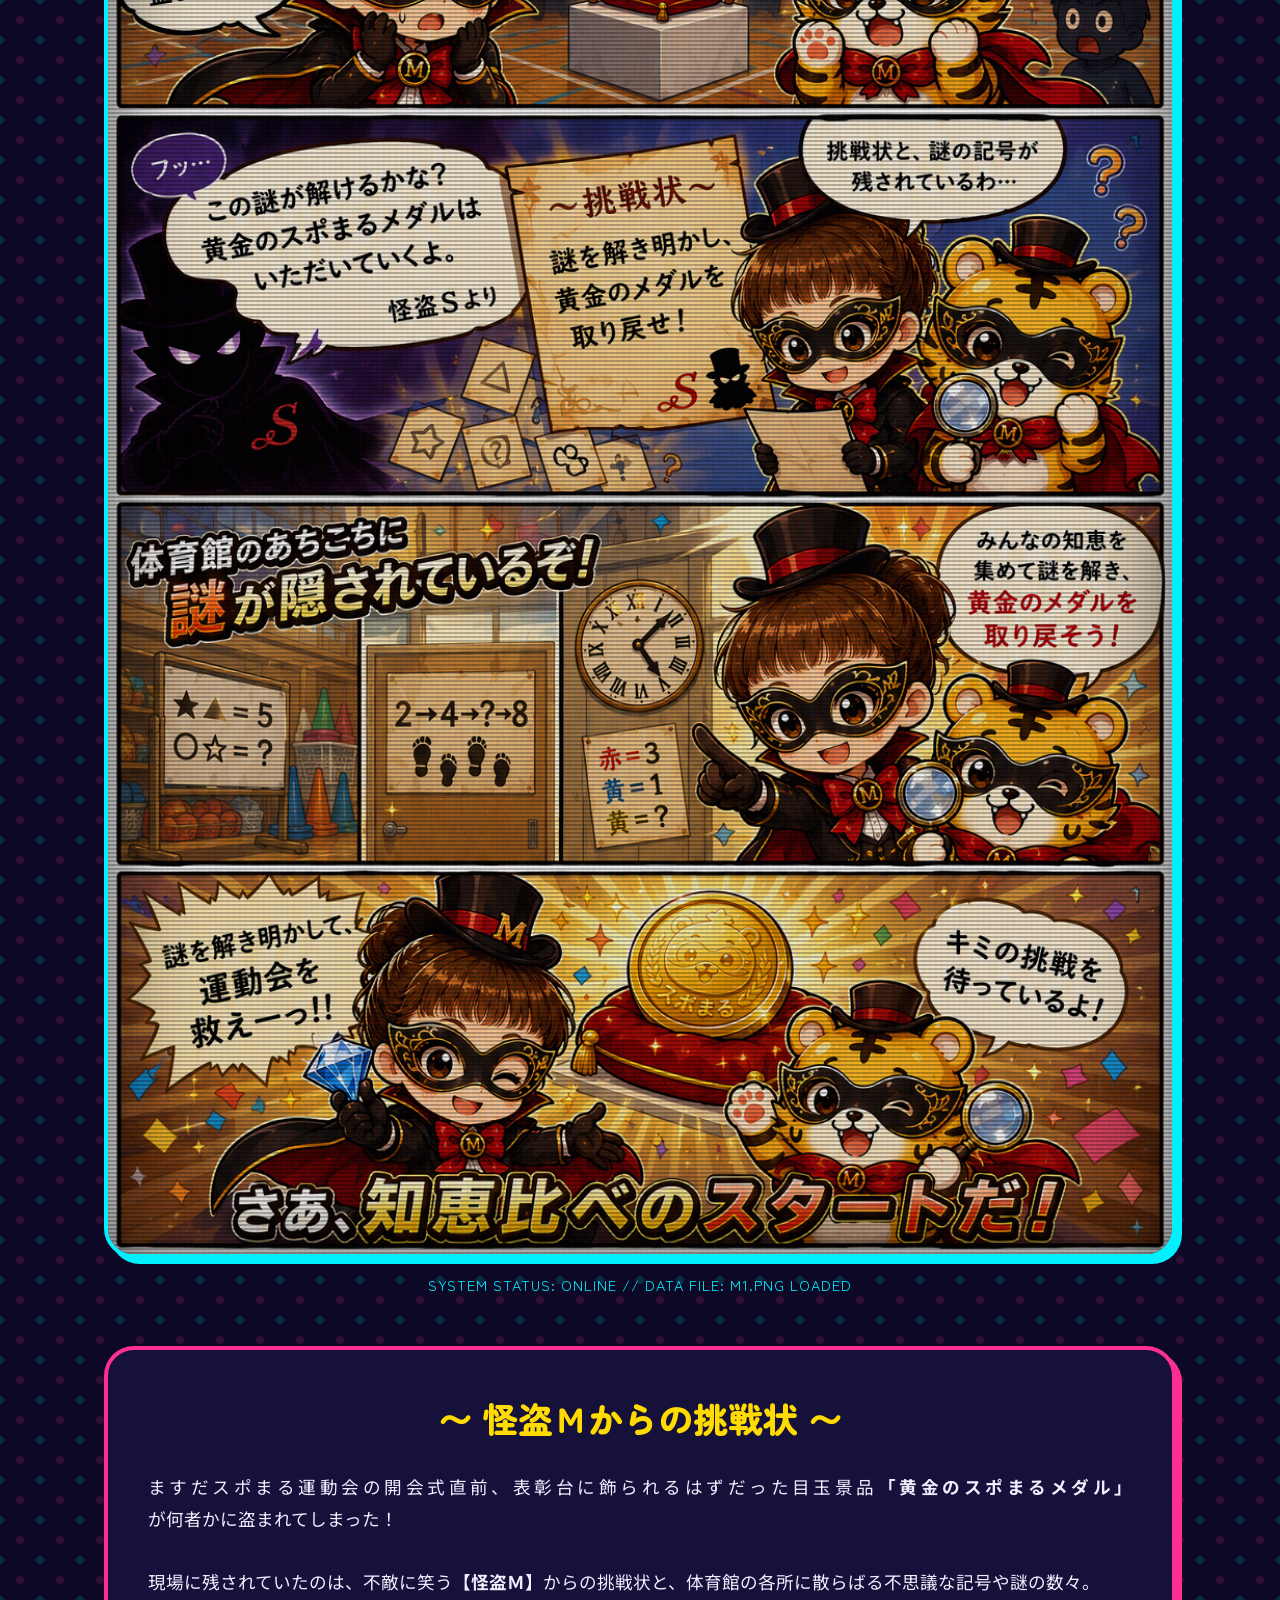
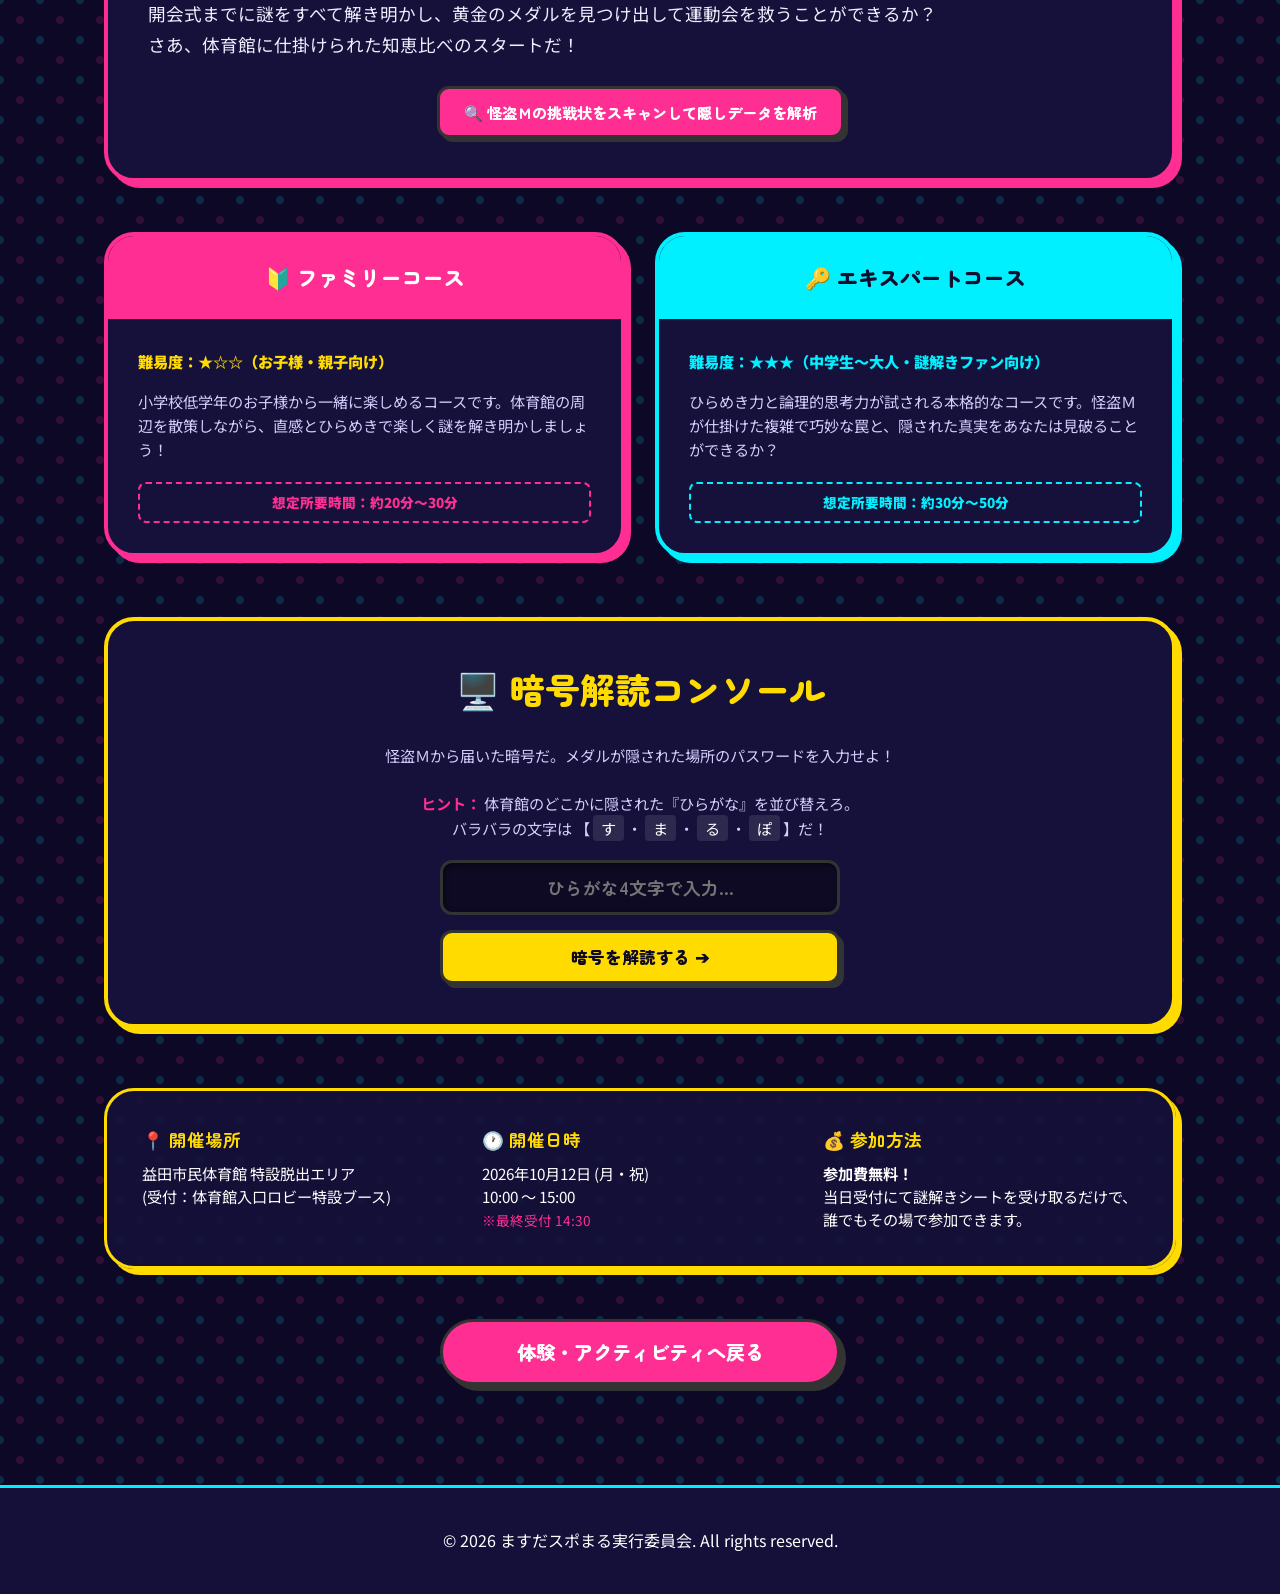
==== commit c6f474b0: "修正" ====
--- a/escape.html
+++ b/escape.html
@@ -425,9 +425,9 @@
 
     <section style="position: relative;">
       
-      <!-- Generated pop-mystery banner image -->
+      <!-- Hero Banner featuring assets/H1.png -->
       <div class="sticker-card" style="width: 100%; border: 4px solid var(--neon-cyan); border-radius: var(--radius-lg); overflow: hidden; box-shadow: var(--shadow-neon-cyan); margin-bottom: 50px; position: relative; z-index: 2;">
-        <img src="assets/escape_banner.png" alt="脱出謎解きゲーム：体育館の秘密" style="width: 100%; height: auto; display: block; object-fit: cover;">
+        <img src="assets/H1.png" alt="脱出謎解きゲーム：体育館の秘密" style="width: 100%; height: auto; display: block; object-fit: cover;">
       </div>
 
       <h1 class="section-title pop-text-shadow mystery-outline neon-flicker-title" style="-webkit-text-stroke: 2px #0E0A24; text-shadow: 4px 4px 0 var(--neon-pink);">
@@ -437,21 +437,21 @@
         【特別企画】スポまる体育館の危機！消えたメダルの謎を解け！
       </p>
 
-      <!-- Mission Briefing Video Box (masuda.mp4 autoplay) -->
+      <!-- Mission Briefing Monitor Box (featuring assets/M1.png) -->
       <div class="video-console fade-up" style="margin-bottom: 50px; position: relative; z-index: 2;">
         <div class="video-frame" style="border: 4px solid var(--neon-cyan); border-radius: var(--radius-lg); overflow: hidden; box-shadow: var(--shadow-neon-cyan); background: #000; position: relative;">
           <!-- Blinking REC Indicator -->
           <div style="position: absolute; top: 15px; left: 15px; background: rgba(0,0,0,0.65); padding: 5px 12px; border-radius: 20px; display: flex; align-items: center; gap: 8px; z-index: 10; font-family: monospace; font-size: 0.85rem; color: #FFF; border: 1px solid var(--neon-pink);">
-            <span class="rec-dot"></span> SECURE FEED // MISSION BRIEF
+            <span class="rec-dot"></span> SECURE FEED // MISSION DECRYPTED
           </div>
-          <!-- Video Element -->
-          <video src="assets/masuda.mp4" autoplay muted loop playsinline style="width: 100%; height: auto; display: block; filter: contrast(1.1) brightness(0.95);"></video>
+          <!-- M1.png Image instead of video -->
+          <img src="assets/M1.png" alt="Mission Briefing Image" style="width: 100%; height: auto; display: block; filter: contrast(1.05) brightness(0.95);">
           <!-- High-tech Overlay Lines -->
           <div class="cctv-scanline"></div>
           <div class="cctv-grid"></div>
         </div>
         <div style="text-align: center; margin-top: 15px; font-family: 'Zen Maru Gothic', sans-serif; font-size: 0.9rem; color: var(--neon-cyan); letter-spacing: 1px;">
-          SYSTEM STATUS: ONLINE // BRIEFING REEL ACTIVE
+          SYSTEM STATUS: ONLINE // DATA FILE: M1.PNG LOADED
         </div>
       </div>
 
@@ -460,10 +460,10 @@
         <!-- Scanner Laser Effect (Appears on scan click) -->
         <div id="scanner-laser" class="laser-scanner" style="display: none;"></div>
 
-        <h3 class="story-title">〜 怪盗Ｓからの挑戦状 〜</h3>
+        <h3 class="story-title">〜 怪盗Ｍからの挑戦状 〜</h3>
         <p class="story-text">
           ますだスポまる運動会の開会式直前、表彰台に飾られるはずだった目玉景品<strong>「黄金のスポまるメダル」</strong>が何者かに盗まれてしまった！<br><br>
-          現場に残されていたのは、不敵に笑う<strong>【怪盗Ｓ】</strong>からの挑戦状と、体育館の各所に散らばる不思議な記号や謎の数々。<br>
+          現場に残されていたのは、不敵に笑う<strong>【怪盗Ｍ】</strong>からの挑戦状と、体育館の各所に散らばる不思議な記号や謎の数々。<br>
           開会式までに謎をすべて解き明かし、黄金のメダルを見つけ出して運動会を救うことができるか？<br>
           さあ、体育館に仕掛けられた知恵比べのスタートだ！
         </p>
@@ -471,7 +471,7 @@
         <!-- Animated Scanner Button -->
         <div style="text-align: center; margin-top: 25px;">
           <button onclick="scanChallenge()" class="sticker-card tilt-card" style="padding: 12px 24px; background: var(--neon-pink); color: #FFF; font-weight: 900; font-family: 'Zen Maru Gothic', sans-serif; border-radius: 12px; border: 3px solid #333; box-shadow: 4px 4px 0px #333; cursor: pointer; font-size: 0.95rem; outline: none;">
-            🔍 挑戦状をスキャンして隠しデータを解析
+            🔍 怪盗Ｍの挑戦状をスキャンして隠しデータを解析
           </button>
         </div>
       </div>
@@ -503,7 +503,7 @@
           <div class="course-body">
             <span class="course-difficulty" style="color: var(--neon-cyan);">難易度：★★★（中学生〜大人・謎解きファン向け）</span>
             <p class="course-desc">
-              ひらめき力と論理的思考力が試される本格的なコースです。怪盗Ｓが仕掛けた複雑で巧妙な罠と、隠された真実をあなたは見破ることができるか？
+              ひらめき力と論理的思考力が試される本格的なコースです。怪盗Ｍが仕掛けた複雑で巧妙な罠と、隠された真実をあなたは見破ることができるか？
             </p>
             <span style="font-size: 0.85rem; color: var(--neon-cyan); font-weight: 900; border: 2px dashed var(--neon-cyan); padding: 8px; border-radius: 8px; text-align: center;">
               想定所要時間：約30分〜50分
@@ -517,7 +517,7 @@
       <div class="story-card fade-up decryption-console" style="margin-top: 60px; border-color: var(--neon-yellow); box-shadow: 6px 6px 0 var(--neon-yellow);">
         <h3 class="story-title" style="color: var(--neon-yellow);">🖥️ 暗号解読コンソール</h3>
         <p style="text-align: center; font-size: 0.95rem; margin-bottom: 20px; color: #D3CEFD; line-height: 1.6;">
-          怪盗Ｓから届いた暗号だ。メダルが隠された場所のパスワードを入力せよ！
+          怪盗Ｍから届いた暗号だ。メダルが隠された場所のパスワードを入力せよ！
           <br><br>
           <strong style="color: var(--neon-pink);">ヒント：</strong>
           体育館のどこかに隠された『ひらがな』を並び替えろ。<br>
@@ -644,7 +644,7 @@
       setTimeout(() => {
         laser.style.display = 'none';
         card.classList.remove('shake-animation');
-        alert("🔍 【スキャン完了】\n怪盗Ｓの挑戦状に隠されていた「暗号のヒントデータ」のロードに成功！\nひらがな4文字を並び替えて、下の暗号コンソールに入力してください！");
+        alert("🔍 【スキャン完了】\n怪盗Ｍの挑戦状に隠されていた「暗号のヒントデータ」のロードに成功！\nひらがな4文字を並び替えて、下の暗号コンソールに入力してください！");
       }, 2000);
     }
 
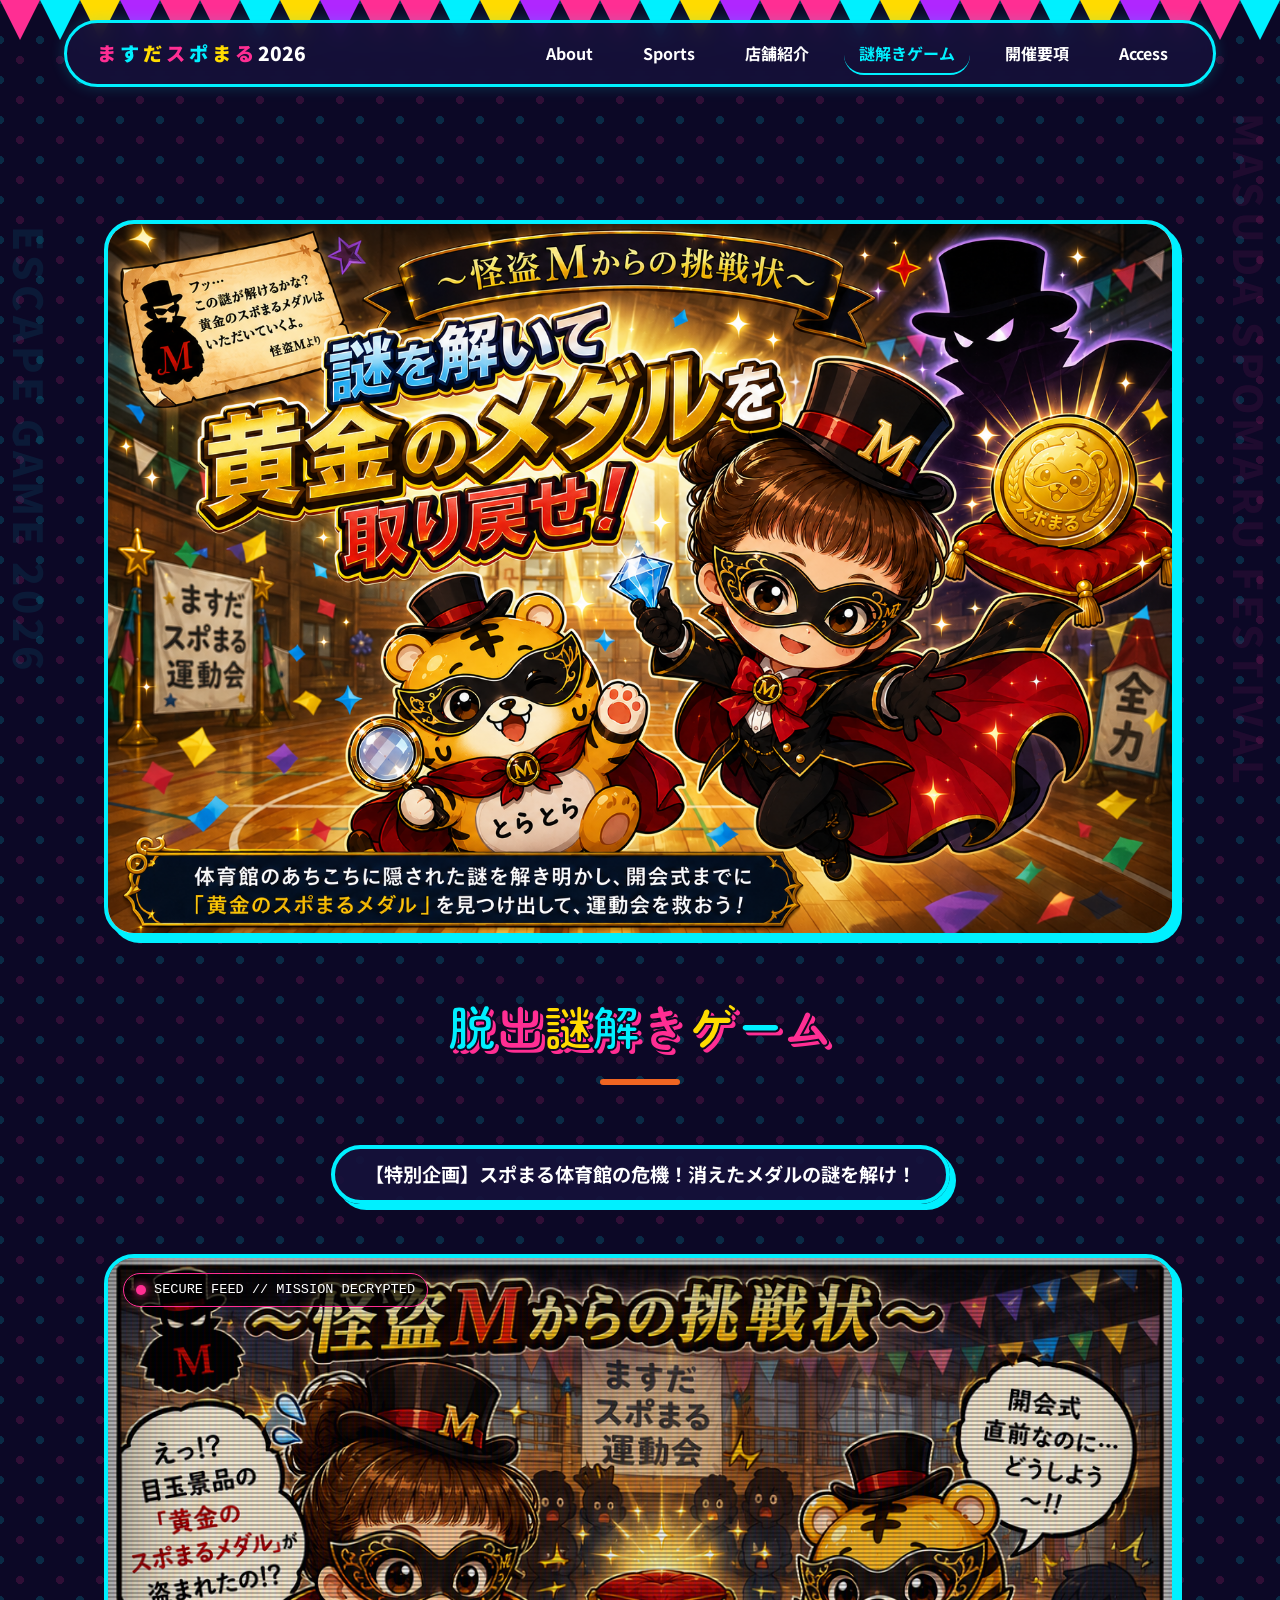
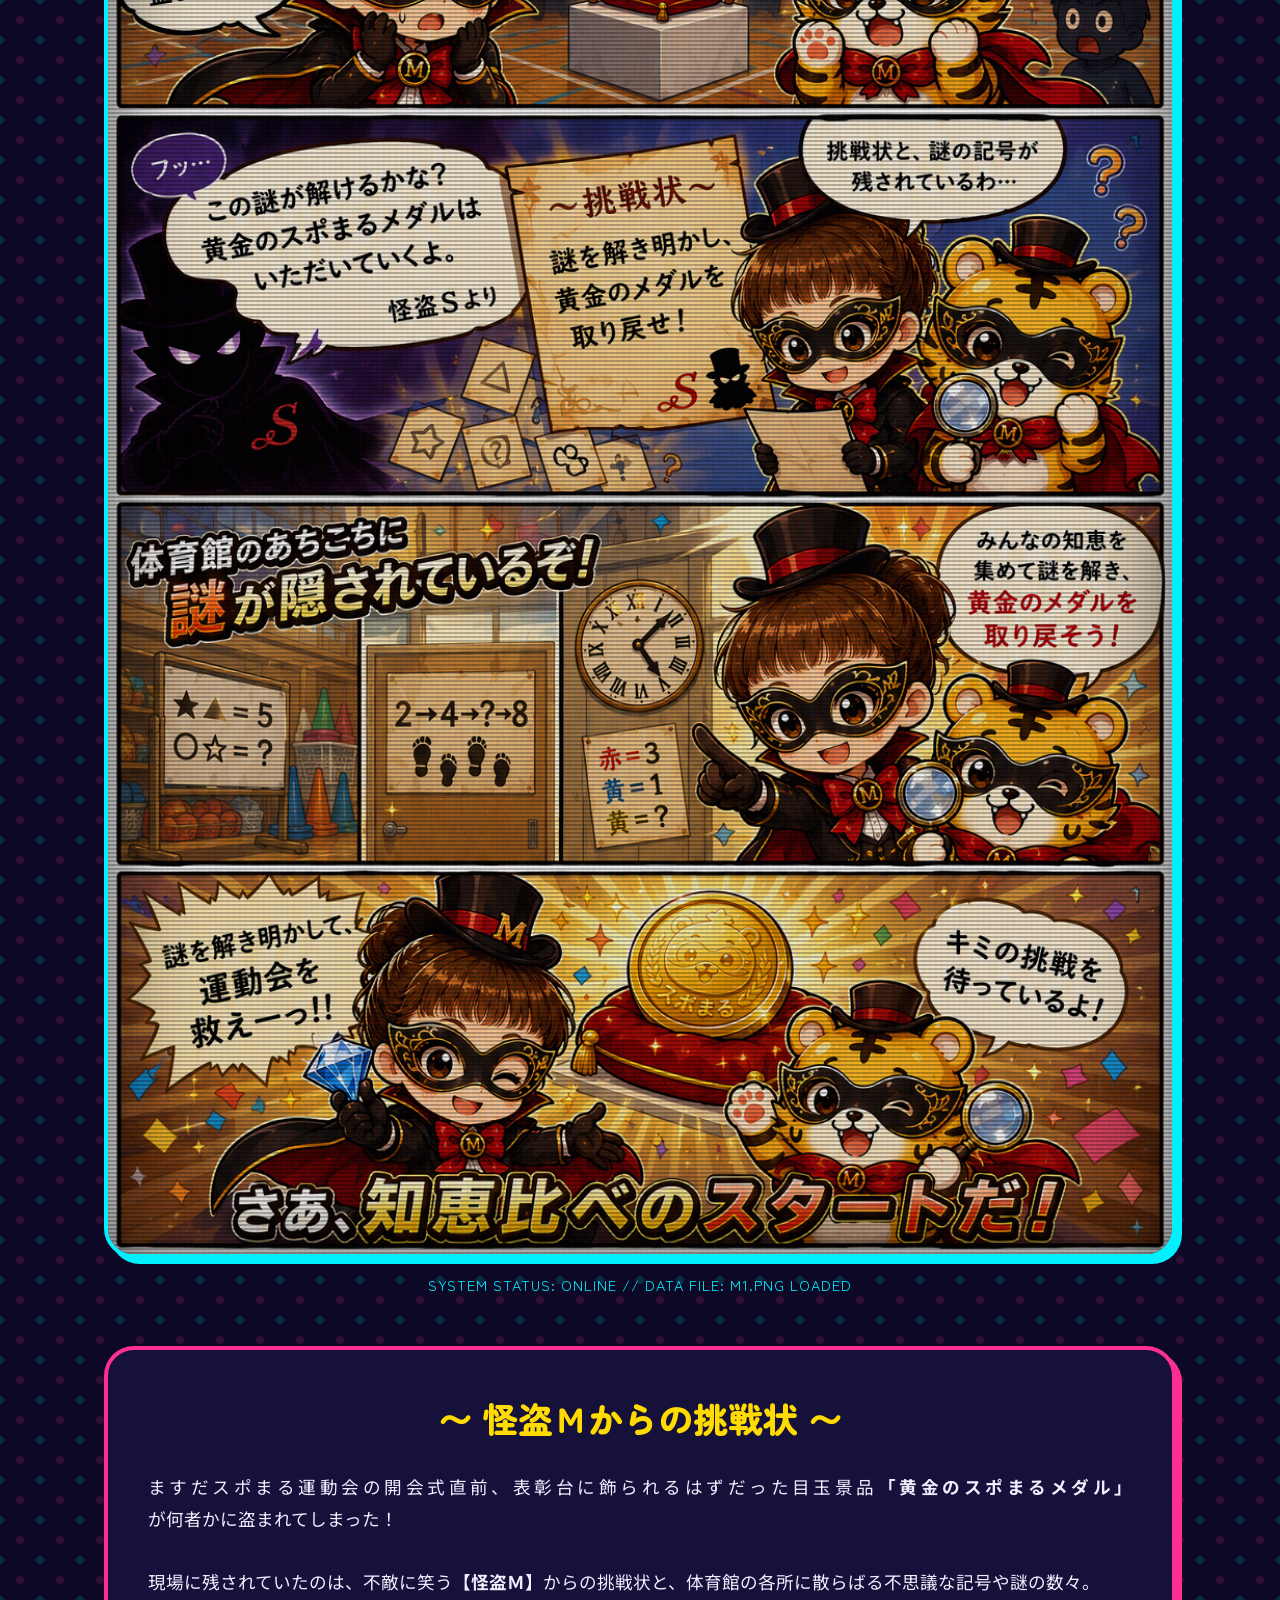
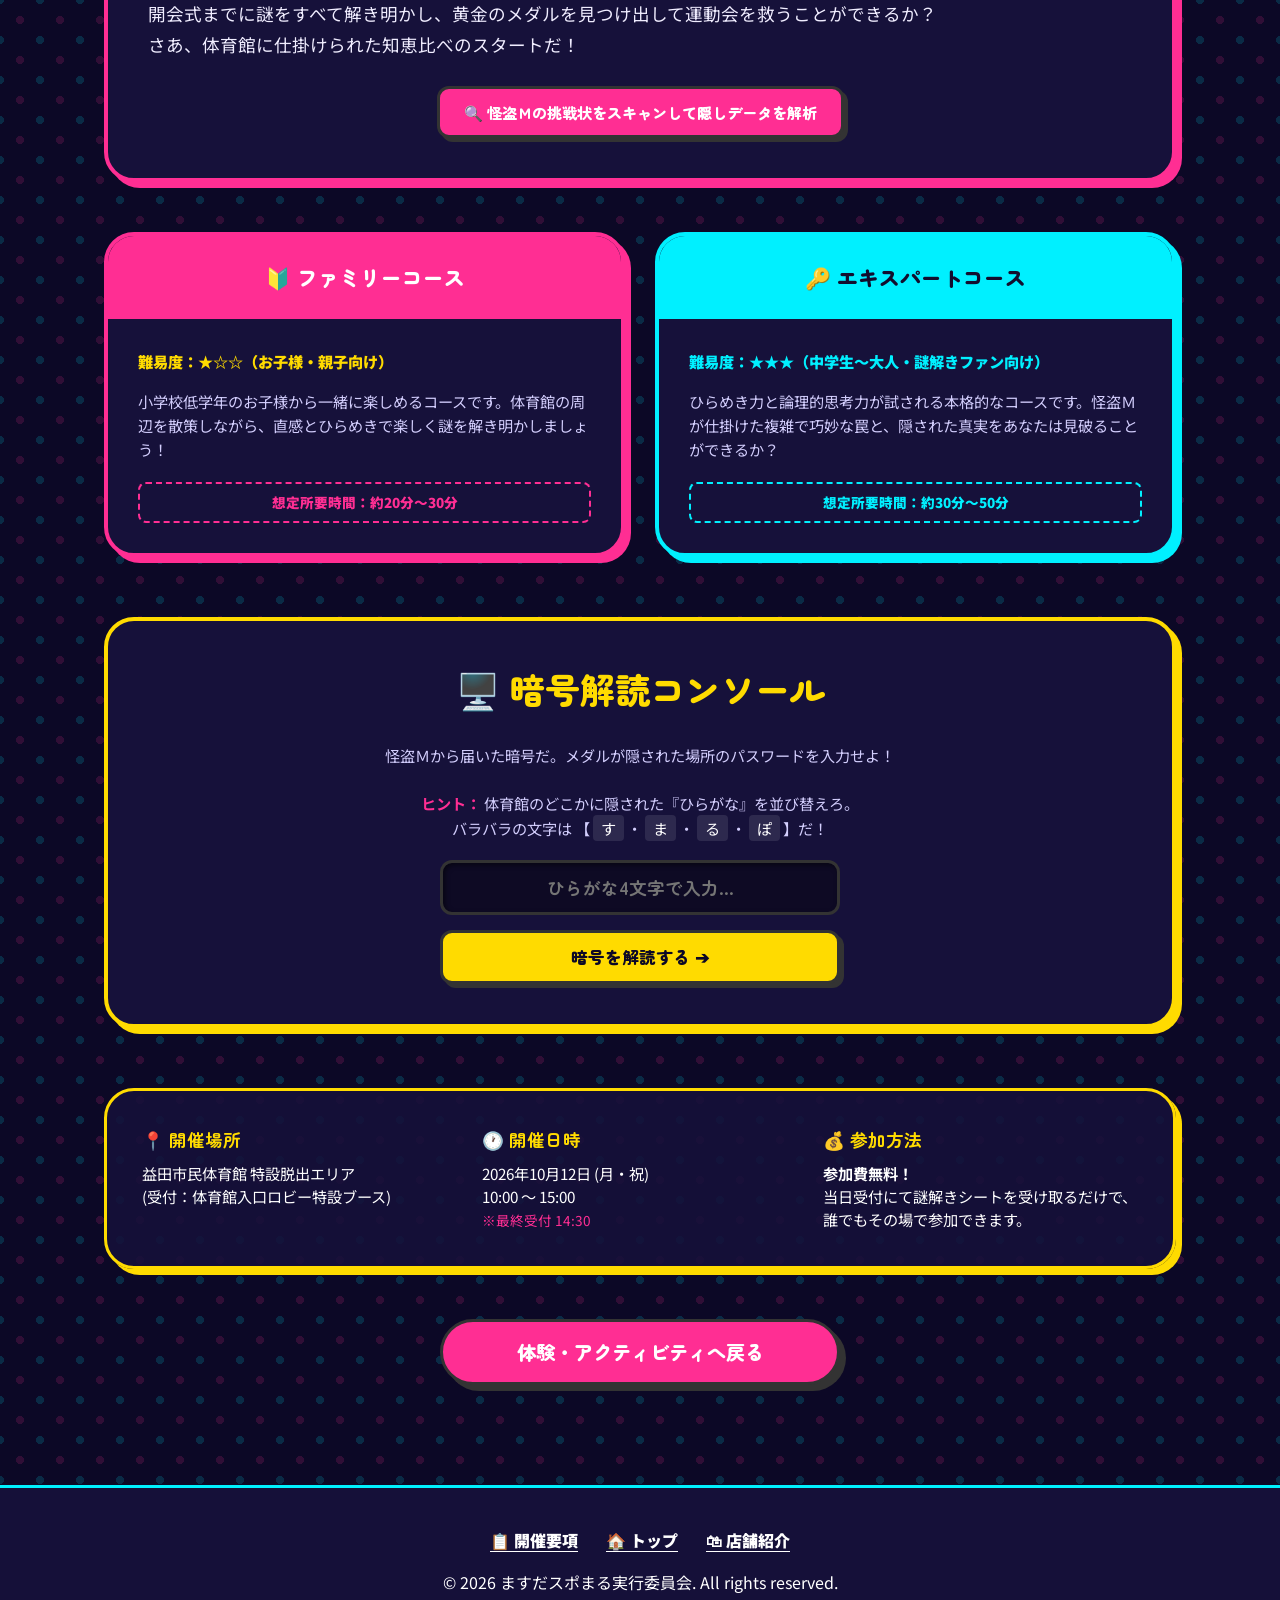
==== commit c5383903: "追加改善" ====
--- a/escape.html
+++ b/escape.html
@@ -3,8 +3,42 @@
 <head>
   <meta charset="UTF-8">
   <meta name="viewport" content="width=device-width, initial-scale=1.0">
-  <title>謎解き脱出ゲーム | SPORTS & MARCHE 2026</title>
-  <meta name="description" content="ますだスポまる運動会2026特別企画！体育館に隠された謎を解き明かし、消えた黄金のスポまるメダルを取り戻せ！">
+  <title>謎解き脱出ゲーム「スポまる大冒険」｜ますだスポまる運動会2026</title>
+  <meta name="description" content="ますだスポまる運動会2026特別企画！怪盗Mからの挑戦状——体育館に隠された謎を解き明かし、消えた黄金のスポまるメダルを取り戻せ！親子で楽しめる謎解き脱出ゲームに挑戦しよう。">
+  <meta name="keywords" content="ますだスポまる,謎解き,脱出ゲーム,スポまる大冒険,益田市,運動会,イベント,親子,島根県,2026">
+  <meta name="author" content="ますだスポまる実行委員会">
+  <meta name="robots" content="index, follow">
+  <link rel="canonical" href="https://supomaru.creatte.jp/escape.html">
+  <meta name="theme-color" content="#0C0826">
+
+  <!-- Geo (Local SEO) -->
+  <meta name="geo.region" content="JP-32">
+  <meta name="geo.placename" content="島根県益田市">
+
+  <!-- Open Graph -->
+  <meta property="og:type" content="website">
+  <meta property="og:site_name" content="ますだスポまる運動会 2026">
+  <meta property="og:locale" content="ja_JP">
+  <meta property="og:title" content="謎解き脱出ゲーム「スポまる大冒険」｜ますだスポまる運動会2026">
+  <meta property="og:description" content="怪盗Mからの挑戦状——体育館に隠された謎を解き明かし、黄金のスポまるメダルを取り戻せ！親子で楽しめる謎解き脱出ゲーム。">
+  <meta property="og:url" content="https://supomaru.creatte.jp/escape.html">
+  <meta property="og:image" content="https://supomaru.creatte.jp/assets/og-image.jpg">
+  <meta property="og:image:width" content="1200">
+  <meta property="og:image:height" content="630">
+  <meta property="og:image:alt" content="謎解き脱出ゲーム スポまる大冒険">
+
+  <!-- Twitter Card -->
+  <meta name="twitter:card" content="summary_large_image">
+  <meta name="twitter:title" content="謎解き脱出ゲーム「スポまる大冒険」｜ますだスポまる運動会2026">
+  <meta name="twitter:description" content="怪盗Mからの挑戦状——体育館に隠された謎を解き明かし、黄金のスポまるメダルを取り戻せ！親子で楽しめる謎解き脱出ゲーム。">
+  <meta name="twitter:image" content="https://supomaru.creatte.jp/assets/og-image.jpg">
+
+  <!-- Favicon -->
+  <link rel="icon" href="favicon.svg" type="image/svg+xml">
+  <link rel="apple-touch-icon" href="assets/apple-touch-icon.png">
+
+  <link rel="preconnect" href="https://fonts.googleapis.com">
+  <link rel="preconnect" href="https://fonts.gstatic.com" crossorigin>
   <link rel="stylesheet" href="index.css">
   <style>
     /* Mysterious Neon Pop Custom Theme for Escape Game Page */
@@ -390,7 +424,7 @@
         <li><a href="index.html#sports">Sports</a></li>
         <li><a href="marche.html">店舗紹介</a></li>
         <li><a href="escape.html" style="color: var(--neon-cyan) !important; border-bottom: 2px solid var(--neon-cyan);">謎解きゲーム</a></li>
-        <li><a href="index.html#activities">Experience</a></li>
+        <li><a href="youkou.html">開催要項</a></li>
         <li><a href="index.html#access">Access</a></li>
       </ul>
       <div class="hamburger" id="hamburger">
@@ -408,7 +442,7 @@
       <li><a href="index.html#sports">Sports</a></li>
       <li><a href="marche.html">店舗紹介</a></li>
       <li><a href="escape.html" style="color: var(--neon-pink) !important;">謎解きゲーム</a></li>
-      <li><a href="index.html#activities">Experience</a></li>
+      <li><a href="youkou.html">開催要項</a></li>
       <li><a href="index.html#access">Access</a></li>
     </ul>
   </div>
@@ -562,6 +596,11 @@
   </main>
 
   <footer style="background: rgba(22, 17, 58, 0.95); color: #FFF; padding: 40px 5%; text-align: center; border-top: 3px solid var(--neon-cyan);">
+    <p style="margin-bottom: 16px;">
+      <a href="youkou.html" style="color:#FFF; font-weight:900; text-decoration:underline; text-underline-offset:4px; margin:0 12px;">📋 開催要項</a>
+      <a href="index.html" style="color:#FFF; font-weight:900; text-decoration:underline; text-underline-offset:4px; margin:0 12px;">🏠 トップ</a>
+      <a href="marche.html" style="color:#FFF; font-weight:900; text-decoration:underline; text-underline-offset:4px; margin:0 12px;">🛍 店舗紹介</a>
+    </p>
     <p>&copy; 2026 ますだスポまる実行委員会. All rights reserved.</p>
   </footer>
 
--- a/index.css
+++ b/index.css
@@ -267,16 +267,21 @@
 }
 
 .sub-title {
-  font-size: 1.5rem;
-  color: var(--accent-orange);
+  font-size: clamp(1.3rem, 5.5vw, 1.9rem);
+  color: #FFF;
   font-weight: 900;
+  font-family: 'Zen Maru Gothic', sans-serif;
+  -webkit-text-stroke: 1px #333;
+  text-shadow: 2px 2px 0 #333, 3px 3px 0 rgba(0,0,0,0.2);
+  letter-spacing: 0.02em;
 }
 
 .event-details-hero {
   margin-top: 40px;
   display: flex;
-  gap: 30px;
+  gap: 18px;
   justify-content: center;
+  flex-wrap: wrap;
 }
 
 .info-badge {
@@ -602,6 +607,68 @@
   margin: 0 auto 50px;
   border: 4px solid var(--marche-pink);
   box-shadow: var(--shadow-pop);
+}
+
+/* --- Vendor Photo Cards --- */
+.sport-img-container.has-photo {
+  padding: 0;
+  height: 230px;
+  background: linear-gradient(135deg, #fdf1e4 0%, #ffe6ef 100%);
+  position: relative;
+}
+
+.sport-img-container.has-photo::before {
+  content: '';
+  position: absolute;
+  inset: 0;
+  z-index: 0;
+  background:
+    radial-gradient(circle at 20% 20%, rgba(255,219,0,0.35) 0 8px, transparent 9px),
+    radial-gradient(circle at 80% 75%, rgba(0,177,255,0.3) 0 6px, transparent 7px);
+  animation: float 5s ease-in-out infinite;
+}
+
+.sport-img-container.has-photo::after {
+  content: '';
+  position: absolute;
+  inset: 0;
+  z-index: 2;
+  pointer-events: none;
+  box-shadow: inset 0 -55px 45px -35px rgba(0,0,0,0.28);
+}
+
+.sport-img-container.has-photo .sport-img {
+  position: relative;
+  z-index: 1;
+  width: 100%;
+  height: 100%;
+  max-width: none;
+  max-height: none;
+  object-fit: cover;
+}
+
+.sport-card:hover .has-photo .sport-img {
+  transform: scale(1.08);
+}
+
+/* Instagram-flavored vendor button */
+.vendor-btn.ig {
+  background: linear-gradient(45deg, #f9ce34, #ee2a7b 45%, #6228d7);
+  color: #FFF;
+}
+
+.vendor-btn.ig:hover {
+  background: linear-gradient(45deg, #f9ce34, #ee2a7b 55%, #6228d7);
+  color: #FFF;
+}
+
+/* Vendor card polish */
+.marche-section .sport-card { position: relative; }
+
+.marche-section .sport-content h3 {
+  display: flex;
+  align-items: baseline;
+  gap: 6px;
 }
 
 /* Responsive */
@@ -653,9 +720,10 @@
     font-size: 0.85rem !important;
   }
   .hero-illustration { margin-bottom: -80px; opacity: 0.6; }
-  .bubble-item { width: 140px; height: 140px; }
-  .bubble-icon { font-size: 2rem; }
-  .bubble-title { font-size: 0.9rem; }
+  .bubble-grid { display: grid; grid-template-columns: repeat(2, 1fr); gap: 16px; max-width: 440px; margin: 0 auto; }
+  .bubble-item { width: auto; height: auto; }
+  .bubble-icon { height: 128px; font-size: 2rem; }
+  .bubble-title { font-size: 0.95rem; padding: 12px 8px; }
   .sport-card h3 {
     font-size: 1.15rem !important;
     margin-bottom: 8px !important;
@@ -686,3 +754,246 @@
     box-shadow: 4px 4px 0px #333 !important;
   }
 }
+
+/* ===== Flyer-inspired vibrant theme (2026) ===== */
+.hero.pattern-festival {
+  justify-content: flex-start;
+  padding-top: 130px;
+  background:
+    radial-gradient(circle at 12% 12%, rgba(255,255,255,0.55), transparent 42%),
+    radial-gradient(circle at 88% 8%, rgba(255,255,255,0.40), transparent 40%),
+    linear-gradient(158deg, #FFE14D 0%, #FFD23F 20%, #FF7BAC 52%, #FF5BA0 66%, #4FD9E8 100%);
+}
+
+.hero-tagline {
+  position: relative;
+  z-index: 12;
+  display: inline-block;
+  max-width: 92%;
+  background: #FFF;
+  border: 3px solid #333;
+  border-radius: 40px;
+  padding: 9px 26px;
+  box-shadow: 4px 4px 0 rgba(0,0,0,0.15);
+  font-family: 'Zen Maru Gothic', sans-serif;
+  font-weight: 900;
+  line-height: 1.35;
+  margin-bottom: 4px;
+  -webkit-text-stroke: 0;
+  text-shadow: none;
+}
+.hero-tagline .tag-main {
+  display: inline-block;
+  color: var(--marche-pink);
+  font-size: clamp(1.05rem, 4.4vw, 1.6rem);
+}
+.hero-tagline .tag-sub {
+  display: block;
+  color: var(--accent-blue);
+  font-size: clamp(0.8rem, 3.2vw, 1.05rem);
+  margin-top: 2px;
+}
+
+.attendance-note {
+  position: relative;
+  z-index: 10;
+  margin-top: 28px;
+  display: inline-block;
+  background: #FFF;
+  border: 4px solid var(--sports-yellow);
+  border-radius: 50px;
+  padding: 10px 28px;
+  font-weight: 900;
+  color: var(--accent-orange);
+  box-shadow: var(--shadow-pop);
+  font-size: clamp(0.95rem, 2.5vw, 1.15rem);
+}
+
+/* Nazotoki highlight banner */
+#nazotoki-highlight { padding-top: 20px; padding-bottom: 20px; }
+.nazotoki-banner {
+  position: relative;
+  display: flex;
+  align-items: stretch;
+  gap: 34px;
+  text-decoration: none;
+  color: var(--text-white);
+  background: linear-gradient(120deg, #7A3FF2 0%, #B24BF2 40%, #FF4FA3 100%);
+  border: var(--border-thick);
+  border-radius: var(--radius-lg);
+  box-shadow: var(--shadow-pop);
+  padding: 30px 34px;
+  overflow: hidden;
+  transition: 0.3s;
+}
+
+/* Nazotoki key-visual panel */
+.nazotoki-media {
+  position: relative;
+  flex: 1.2;
+  min-width: 240px;
+  border-radius: 20px;
+  overflow: hidden;
+  border: 3px solid #333;
+  box-shadow: 5px 5px 0 rgba(0,0,0,0.28);
+  align-self: stretch;
+}
+.nazotoki-media img {
+  display: block;
+  width: 100%;
+  height: 100%;
+  min-height: 230px;
+  object-fit: cover;
+  transition: transform 0.6s ease;
+}
+.nazotoki-banner:hover .nazotoki-media img { transform: scale(1.06); }
+.nazotoki-media .new-burst {
+  position: absolute;
+  top: 12px;
+  left: 12px;
+  z-index: 3;
+}
+.nazotoki-text {
+  flex: 1;
+  min-width: 240px;
+  display: flex;
+  flex-direction: column;
+  justify-content: center;
+}
+.nazotoki-banner::before {
+  content: '';
+  position: absolute; inset: 0;
+  background:
+    radial-gradient(circle at 90% 20%, rgba(255,255,255,0.18) 0 20px, transparent 21px),
+    radial-gradient(circle at 72% 82%, rgba(255,255,255,0.14) 0 14px, transparent 15px);
+  pointer-events: none;
+}
+.nazotoki-banner:hover { transform: translate(-4px,-4px); box-shadow: 12px 12px 0 rgba(0,0,0,0.2); }
+.nazotoki-text { position: relative; z-index: 1; }
+.nazotoki-label {
+  display: inline-block; background: var(--sports-yellow); color: var(--text-main);
+  font-weight: 900; font-family: 'Zen Maru Gothic', sans-serif;
+  padding: 4px 16px; border-radius: 20px; border: 3px solid #333; transform: rotate(-2deg);
+  margin-bottom: 12px; font-size: 0.95rem;
+}
+.nazotoki-title { font-size: clamp(1.6rem, 4vw, 2.8rem); margin: 6px 0 10px; white-space: nowrap; }
+.nazotoki-banner p { font-size: 1.05rem; margin-bottom: 16px; font-weight: 700; }
+.banner-cta {
+  display: inline-block; background: var(--sports-yellow); color: var(--text-main);
+  font-weight: 900; padding: 10px 26px; border-radius: 50px; border: 3px solid #333;
+  box-shadow: 4px 4px 0 #333; transition: 0.2s;
+}
+.nazotoki-banner:hover .banner-cta { background: var(--accent-orange); color: #FFF; }
+
+.new-burst {
+  flex-shrink: 0;
+  width: 86px; height: 86px; border-radius: 50%;
+  display: flex; align-items: center; justify-content: center;
+  background: #FF3D3D; color: #FFF;
+  font-family: 'Zen Maru Gothic', sans-serif; font-weight: 900; font-size: 1.3rem;
+  border: 4px solid #333; box-shadow: 4px 4px 0 #333;
+  transform: rotate(-10deg);
+}
+
+@media (max-width: 768px) {
+  .nazotoki-banner { flex-direction: column; text-align: center; gap: 18px; padding: 22px 18px; }
+  .nazotoki-media { width: 100%; flex: none; }
+  .nazotoki-media img { min-height: 180px; }
+  .nazotoki-text { align-items: center; }
+  .new-burst { width: 66px; height: 66px; font-size: 1rem; }
+  .hero-tagline { padding: 8px 18px; max-width: 96%; }
+}
+
+/* ===================================================================
+   Motion & liveliness (2026) — ambient + scroll-reveal
+   =================================================================== */
+
+/* NEW badge attention pulse */
+@keyframes burst-pulse {
+  0%, 100% { transform: rotate(-10deg) scale(1); }
+  50%      { transform: rotate(-10deg) scale(1.12); }
+}
+.new-burst { animation: burst-pulse 1.5s ease-in-out infinite; }
+
+/* Hero title gentle wave */
+@keyframes letter-wave {
+  0%, 100% { transform: translateY(0); }
+  50%      { transform: translateY(-6px); }
+}
+.hero .main-title span {
+  display: inline-block;
+  animation: letter-wave 2.8s ease-in-out infinite;
+}
+.hero .main-title span:nth-child(1)  { animation-delay: 0s; }
+.hero .main-title span:nth-child(2)  { animation-delay: .08s; }
+.hero .main-title span:nth-child(3)  { animation-delay: .16s; }
+.hero .main-title span:nth-child(4)  { animation-delay: .24s; }
+.hero .main-title span:nth-child(5)  { animation-delay: .32s; }
+.hero .main-title span:nth-child(6)  { animation-delay: .40s; }
+.hero .main-title span:nth-child(7)  { animation-delay: .48s; }
+.hero .main-title span:nth-child(8)  { animation-delay: .56s; }
+.hero .main-title span:nth-child(9)  { animation-delay: .64s; }
+.hero .main-title span:nth-child(10) { animation-delay: .72s; }
+.hero .main-title span:nth-child(11) { animation-delay: .80s; }
+.hero .main-title span:nth-child(12) { animation-delay: .88s; }
+.hero .main-title span:nth-child(13) { animation-delay: .96s; }
+.hero .main-title span:nth-child(14) { animation-delay: 1.04s; }
+.hero .main-title span:nth-child(15) { animation-delay: 1.12s; }
+.hero .main-title span:nth-child(16) { animation-delay: 1.20s; }
+
+/* Garland sway */
+@keyframes garland-sway {
+  0%, 100% { background-position-x: 0; }
+  50%      { background-position-x: 34px; }
+}
+.garland { animation: garland-sway 7s ease-in-out infinite; }
+
+/* CTA soft pulse (invites taps) */
+@keyframes cta-pulse {
+  0%, 100% { transform: scale(1); }
+  50%      { transform: scale(1.035); }
+}
+.apply-btn, .banner-cta { animation: cta-pulse 2s ease-in-out infinite; }
+.apply-btn:hover, .nazotoki-banner:hover .banner-cta { animation-play-state: paused; }
+
+/* Section titles pop when their section reveals */
+@keyframes title-pop {
+  0%   { opacity: 0; transform: scale(.8) translateY(20px); }
+  60%  { opacity: 1; transform: scale(1.05) translateY(0); }
+  100% { transform: scale(1) translateY(0); }
+}
+.fade-up.visible .section-title { animation: title-pop .6s cubic-bezier(.22,1.4,.4,1) both; }
+
+/* Staggered card reveal on scroll */
+@keyframes card-pop-in {
+  from { opacity: 0; transform: translateY(30px) scale(.96); }
+  to   { opacity: 1; transform: translateY(0) scale(1); }
+}
+#sports.visible .sport-card,
+#marche.visible .marche-card {
+  animation: card-pop-in .6s cubic-bezier(.22,1,.36,1) backwards;
+}
+#sports.visible .sport-card:nth-child(2)  { animation-delay: .14s; }
+#marche.visible .marche-card:nth-child(1) { animation-delay: 0s; }
+#marche.visible .marche-card:nth-child(2) { animation-delay: .1s; }
+#marche.visible .marche-card:nth-child(3) { animation-delay: .2s; }
+#marche.visible .marche-card:nth-child(4) { animation-delay: .3s; }
+
+/* Respect reduced-motion preference */
+@media (prefers-reduced-motion: reduce) {
+  .new-burst,
+  .hero .main-title span,
+  .garland,
+  .apply-btn,
+  .banner-cta,
+  .hero-illustration,
+  .bubble-item {
+    animation: none !important;
+  }
+  .fade-up.visible .section-title,
+  #sports.visible .sport-card,
+  #marche.visible .marche-card {
+    animation: none !important;
+  }
+  html { scroll-behavior: auto; }
+}
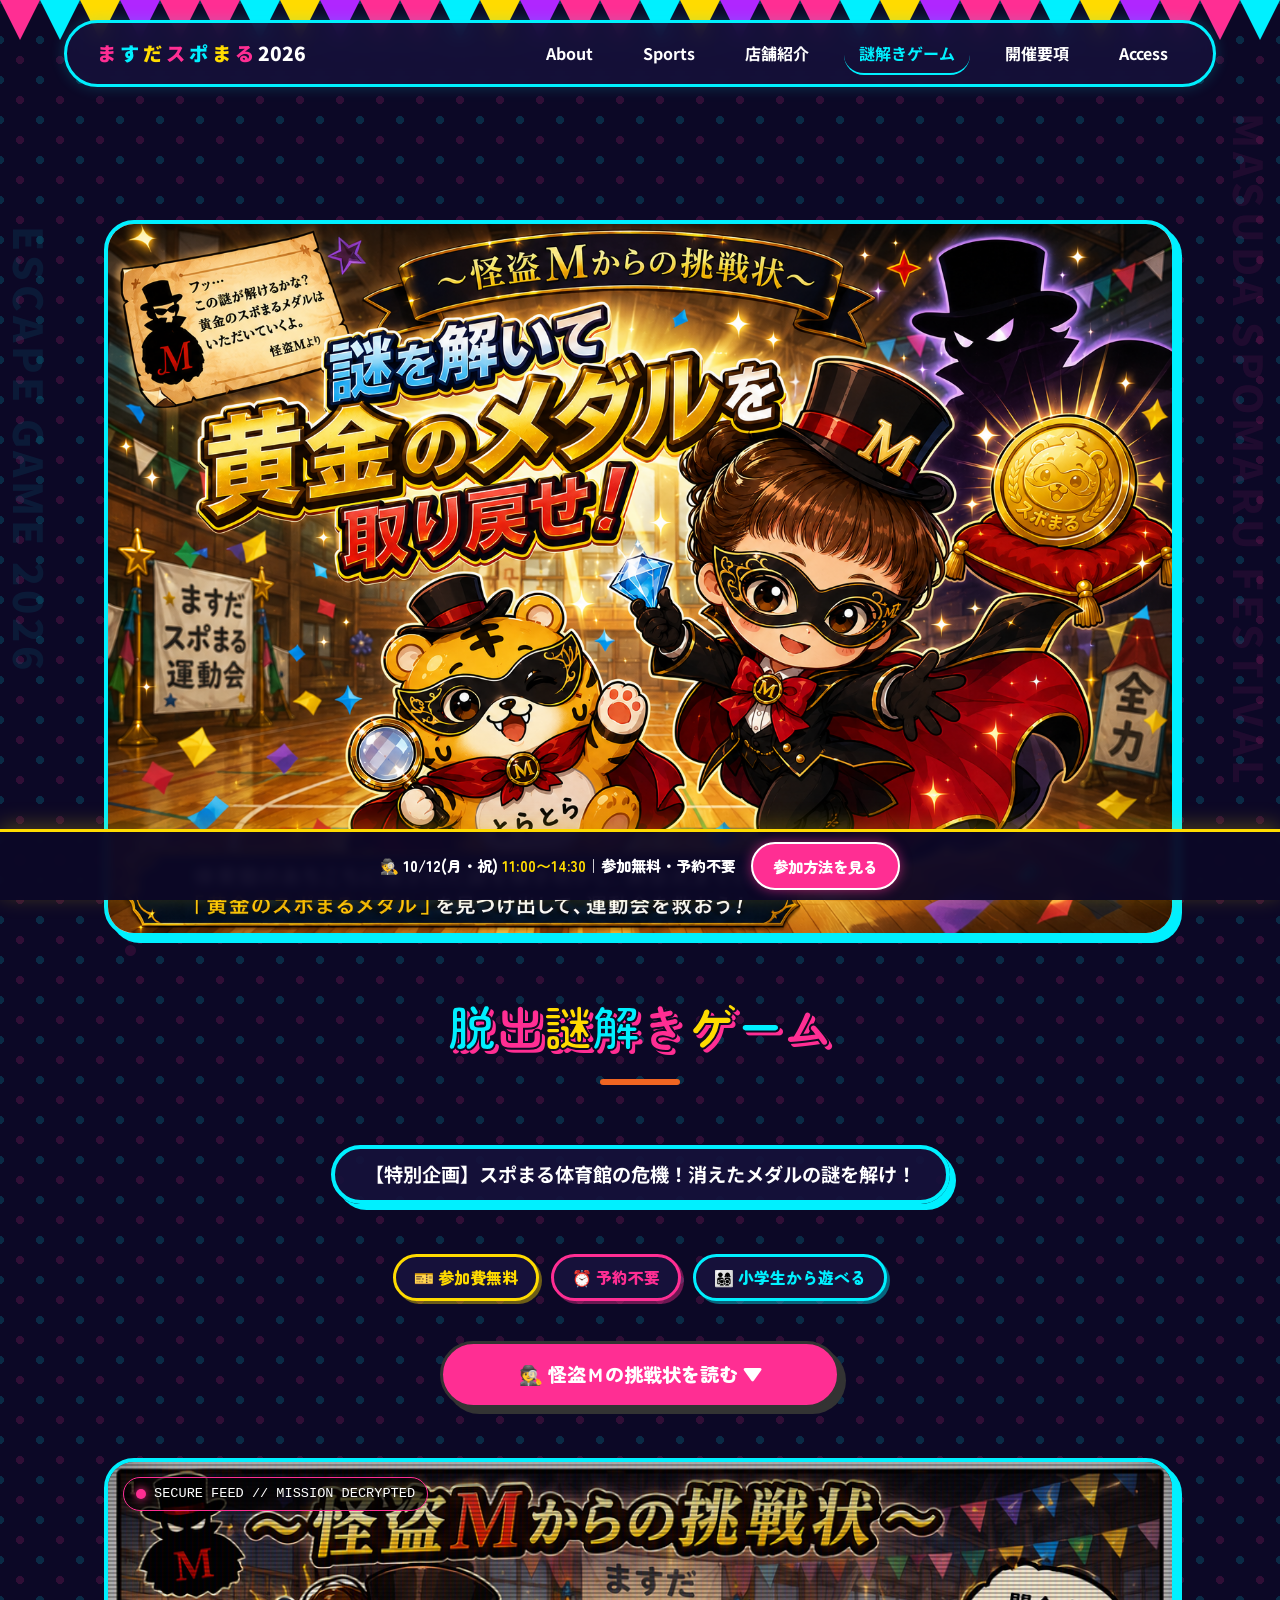
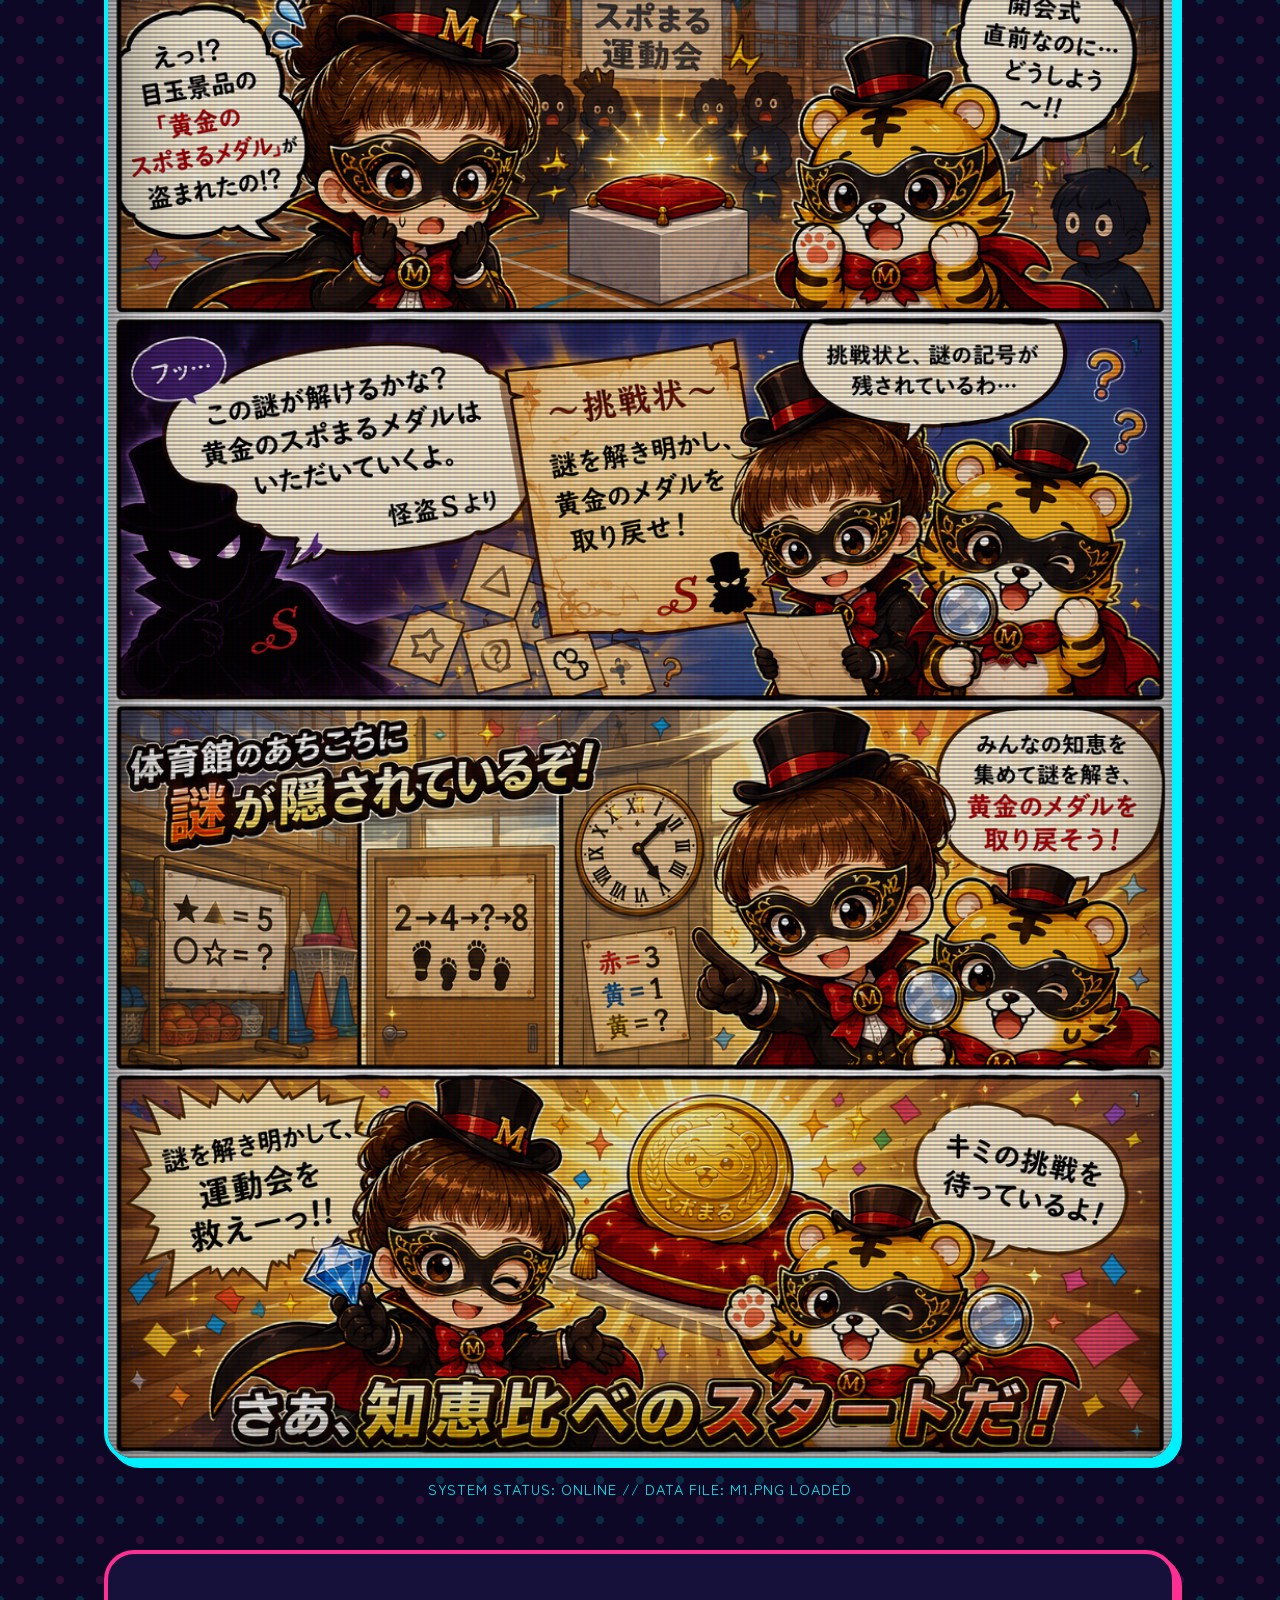
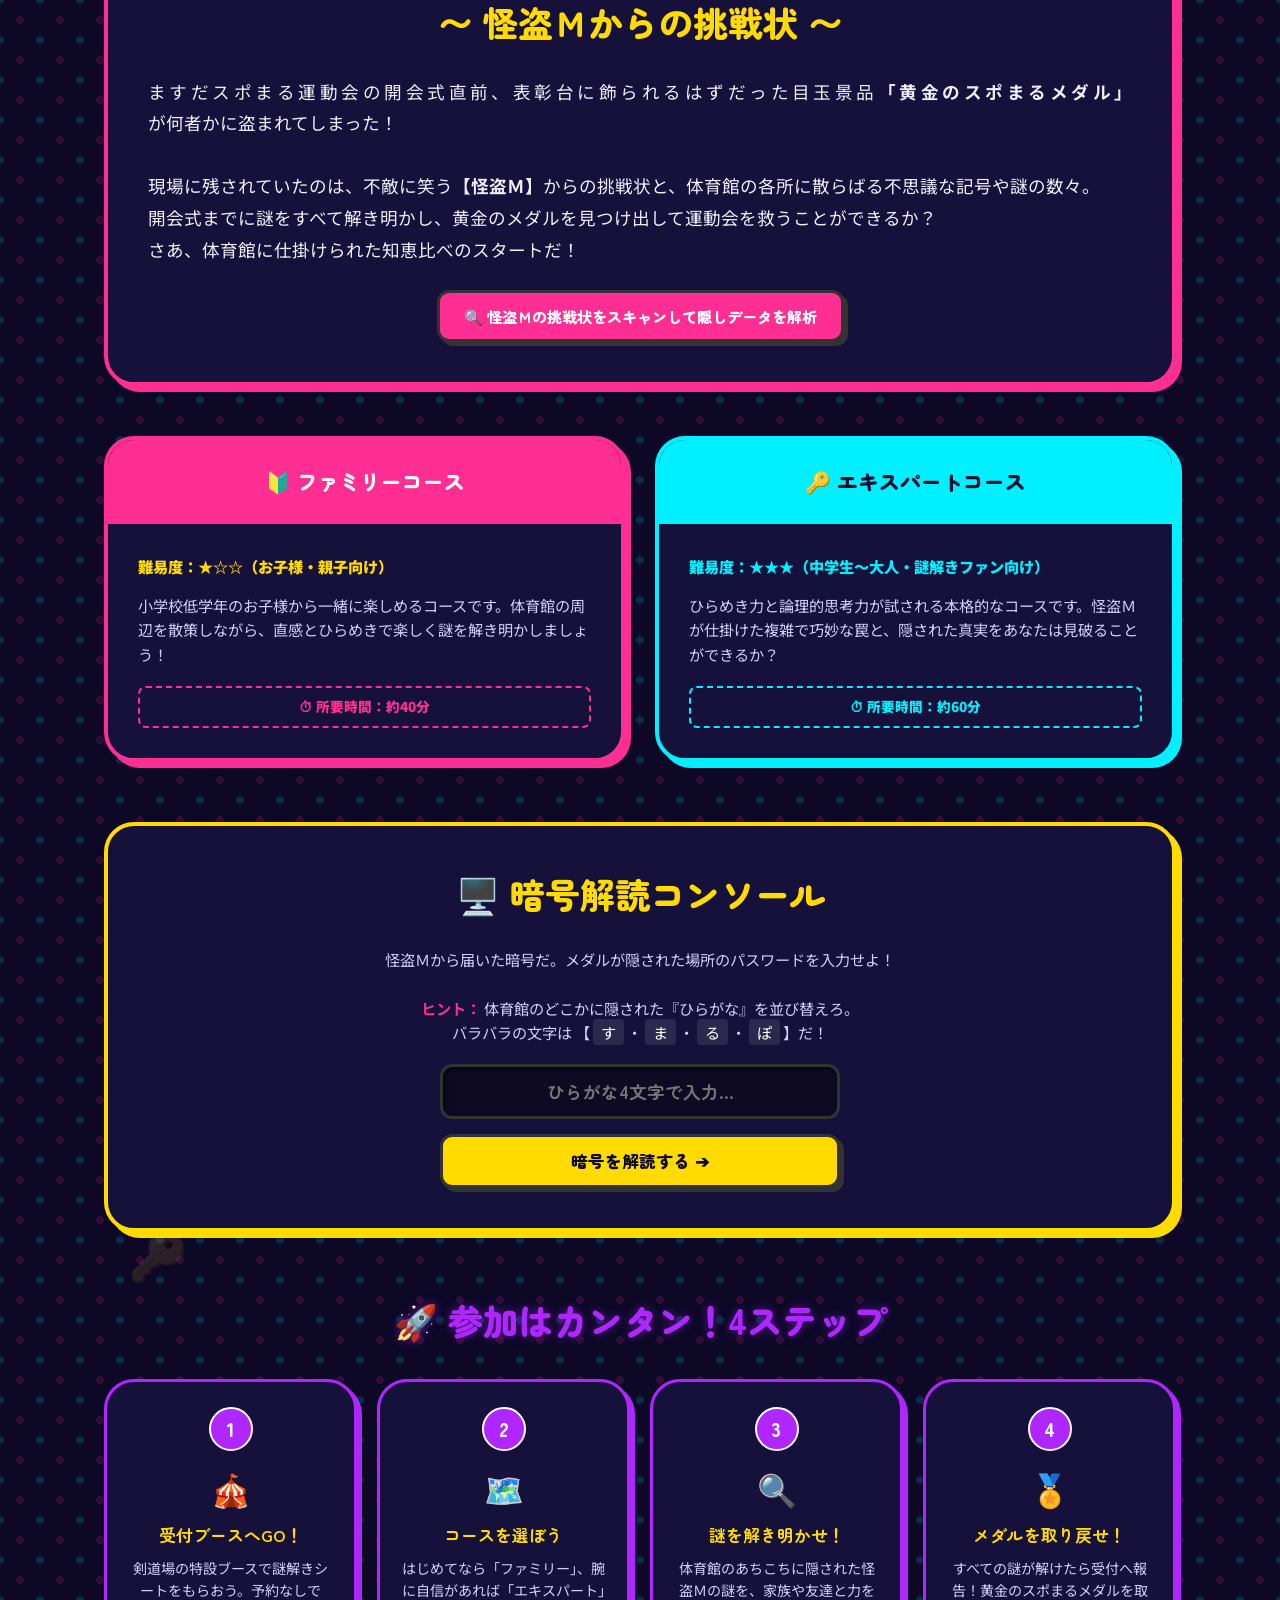
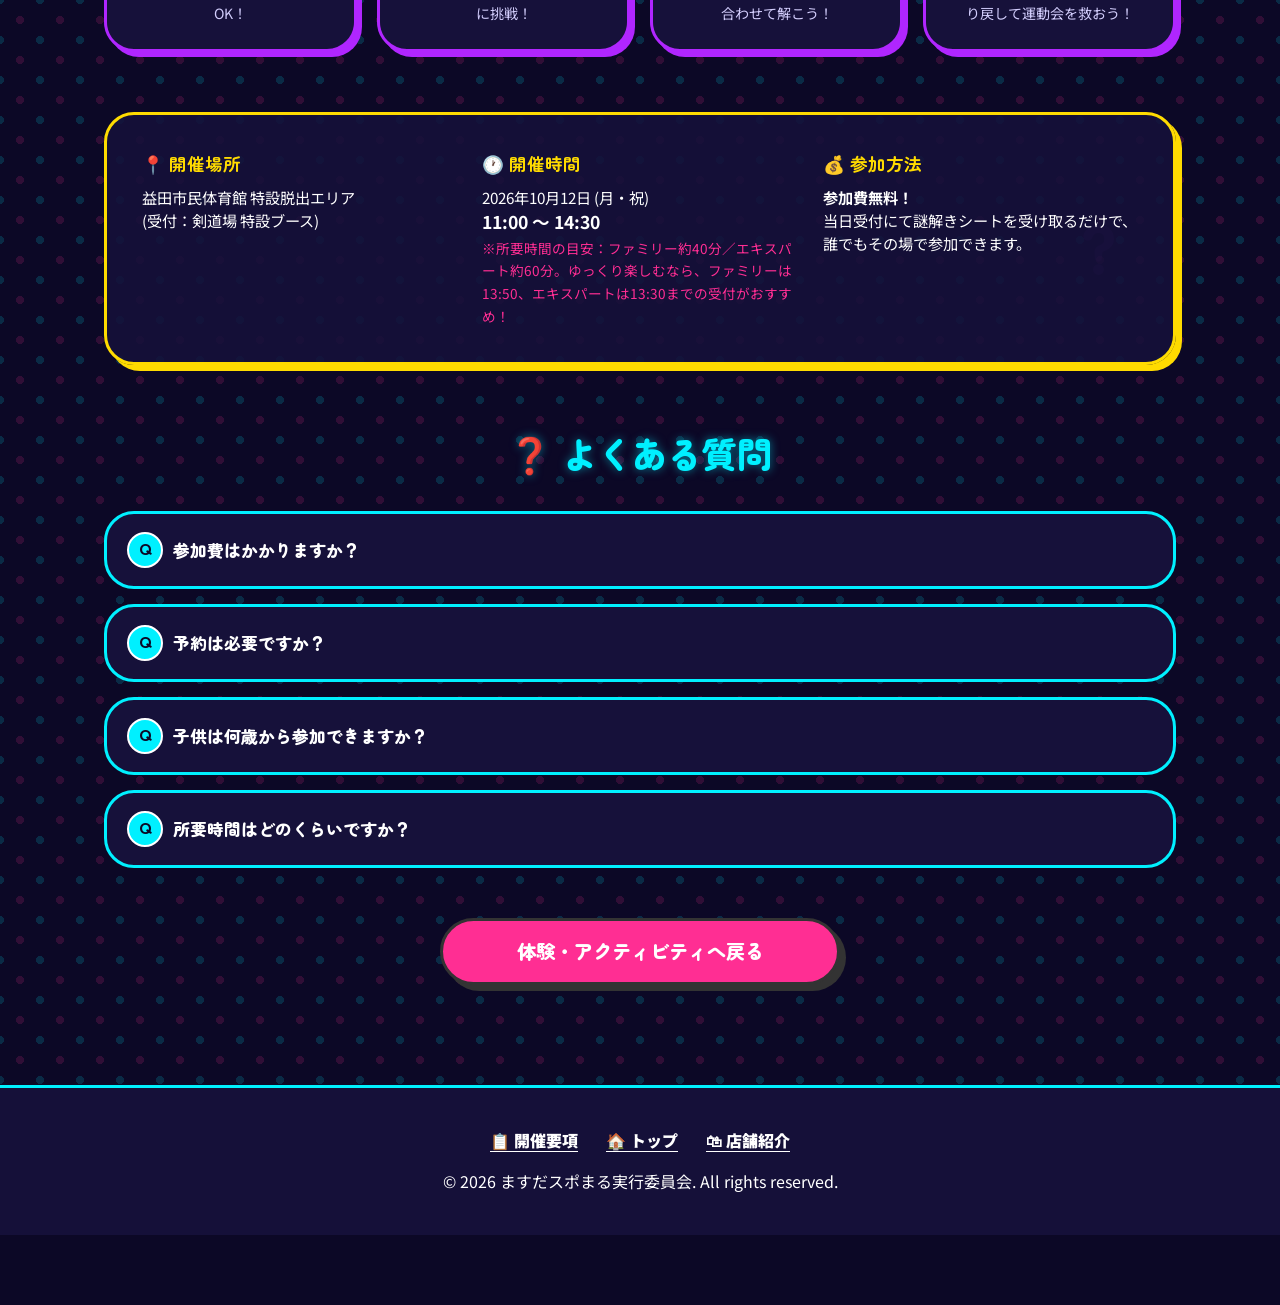
==== commit 40364520: "修正" ====
--- a/escape.html
+++ b/escape.html
@@ -3,9 +3,9 @@
 <head>
   <meta charset="UTF-8">
   <meta name="viewport" content="width=device-width, initial-scale=1.0">
-  <title>謎解き脱出ゲーム「スポまる大冒険」｜ますだスポまる運動会2026</title>
-  <meta name="description" content="ますだスポまる運動会2026特別企画！怪盗Mからの挑戦状——体育館に隠された謎を解き明かし、消えた黄金のスポまるメダルを取り戻せ！親子で楽しめる謎解き脱出ゲームに挑戦しよう。">
-  <meta name="keywords" content="ますだスポまる,謎解き,脱出ゲーム,スポまる大冒険,益田市,運動会,イベント,親子,島根県,2026">
+  <title>謎解き脱出ゲーム「スポまる大冒険」参加無料・予約不要｜ますだスポまる2026</title>
+  <meta name="description" content="怪盗Mからの挑戦状！体育館に隠された謎を解き、黄金のメダルを取り戻せ。参加無料・予約不要、子供から大人まで親子で楽しめる謎解き脱出ゲーム。ファミリーコース約40分／エキスパートコース約60分。2026年10月12日11:00〜14:30、益田市民体育館で開催。">
+  <meta name="keywords" content="ますだスポまる,謎解き,脱出ゲーム,スポまる大冒険,益田市,運動会,イベント,親子,子供,無料,島根県,2026">
   <meta name="author" content="ますだスポまる実行委員会">
   <meta name="robots" content="index, follow">
   <link rel="canonical" href="https://supomaru.creatte.jp/escape.html">
@@ -19,8 +19,8 @@
   <meta property="og:type" content="website">
   <meta property="og:site_name" content="ますだスポまる運動会 2026">
   <meta property="og:locale" content="ja_JP">
-  <meta property="og:title" content="謎解き脱出ゲーム「スポまる大冒険」｜ますだスポまる運動会2026">
-  <meta property="og:description" content="怪盗Mからの挑戦状——体育館に隠された謎を解き明かし、黄金のスポまるメダルを取り戻せ！親子で楽しめる謎解き脱出ゲーム。">
+  <meta property="og:title" content="謎解き脱出ゲーム「スポまる大冒険」参加無料・予約不要｜ますだスポまる2026">
+  <meta property="og:description" content="怪盗Mからの挑戦状！参加無料・予約不要。体育館に隠された謎を解き、黄金のメダルを取り戻せ。親子で楽しめる謎解き脱出ゲーム。10/12(月・祝) 11:00〜14:30開催。">
   <meta property="og:url" content="https://supomaru.creatte.jp/escape.html">
   <meta property="og:image" content="https://supomaru.creatte.jp/assets/og-image.jpg">
   <meta property="og:image:width" content="1200">
@@ -29,8 +29,8 @@
 
   <!-- Twitter Card -->
   <meta name="twitter:card" content="summary_large_image">
-  <meta name="twitter:title" content="謎解き脱出ゲーム「スポまる大冒険」｜ますだスポまる運動会2026">
-  <meta name="twitter:description" content="怪盗Mからの挑戦状——体育館に隠された謎を解き明かし、黄金のスポまるメダルを取り戻せ！親子で楽しめる謎解き脱出ゲーム。">
+  <meta name="twitter:title" content="謎解き脱出ゲーム「スポまる大冒険」参加無料・予約不要｜ますだスポまる2026">
+  <meta name="twitter:description" content="怪盗Mからの挑戦状！参加無料・予約不要。体育館に隠された謎を解き、黄金のメダルを取り戻せ。親子で楽しめる謎解き脱出ゲーム。10/12(月・祝) 11:00〜14:30開催。">
   <meta name="twitter:image" content="https://supomaru.creatte.jp/assets/og-image.jpg">
 
   <!-- Favicon -->
@@ -39,7 +39,89 @@
 
   <link rel="preconnect" href="https://fonts.googleapis.com">
   <link rel="preconnect" href="https://fonts.gstatic.com" crossorigin>
+  <link rel="stylesheet" href="https://fonts.googleapis.com/css2?family=Zen+Maru+Gothic:wght@400;500;700;900&family=Noto+Sans+JP:wght@400;500;700;900&display=swap">
   <link rel="stylesheet" href="index.css">
+
+  <!-- Structured Data: Breadcrumb + Event -->
+  <script type="application/ld+json">
+  {
+    "@context": "https://schema.org",
+    "@graph": [
+      {
+        "@type": "BreadcrumbList",
+        "itemListElement": [
+          { "@type": "ListItem", "position": 1, "name": "ホーム", "item": "https://supomaru.creatte.jp/" },
+          { "@type": "ListItem", "position": 2, "name": "謎解き脱出ゲーム「スポまる大冒険」", "item": "https://supomaru.creatte.jp/escape.html" }
+        ]
+      },
+      {
+        "@type": "Event",
+        "name": "謎解き脱出ゲーム「スポまる大冒険」〜怪盗Mからの挑戦状〜",
+        "description": "体育館のあちこちに隠された謎を解き明かし、開会式までに「黄金のスポまるメダル」を見つけ出して運動会を救う、親子で楽しめる謎解き脱出ゲーム。参加無料・予約不要。ファミリーコース（約40分）とエキスパートコース（約60分）の2コース。",
+        "startDate": "2026-10-12T11:00:00+09:00",
+        "endDate": "2026-10-12T14:30:00+09:00",
+        "eventStatus": "https://schema.org/EventScheduled",
+        "eventAttendanceMode": "https://schema.org/OfflineEventAttendanceMode",
+        "inLanguage": "ja",
+        "isAccessibleForFree": true,
+        "typicalAgeRange": "6-",
+        "offers": {
+          "@type": "Offer",
+          "price": "0",
+          "priceCurrency": "JPY",
+          "availability": "https://schema.org/InStock",
+          "validFrom": "2026-10-12T11:00:00+09:00",
+          "url": "https://supomaru.creatte.jp/escape.html"
+        },
+        "image": ["https://supomaru.creatte.jp/assets/H1.png"],
+        "url": "https://supomaru.creatte.jp/escape.html",
+        "superEvent": { "@id": "https://supomaru.creatte.jp/#event" },
+        "location": {
+          "@type": "Place",
+          "name": "益田市民体育館",
+          "address": {
+            "@type": "PostalAddress",
+            "streetAddress": "乙吉町イ874-1",
+            "addressLocality": "益田市",
+            "addressRegion": "島根県",
+            "postalCode": "698-0003",
+            "addressCountry": "JP"
+          }
+        },
+        "organizer": {
+          "@type": "Organization",
+          "name": "ますだスポまる実行委員会",
+          "url": "https://supomaru.creatte.jp/"
+        }
+      },
+      {
+        "@type": "FAQPage",
+        "mainEntity": [
+          {
+            "@type": "Question",
+            "name": "謎解き脱出ゲームの参加費はかかりますか？",
+            "acceptedAnswer": { "@type": "Answer", "text": "参加費は無料です。当日、剣道場の特設ブースで謎解きシートを受け取るだけで、どなたでも参加できます。" }
+          },
+          {
+            "@type": "Question",
+            "name": "予約は必要ですか？",
+            "acceptedAnswer": { "@type": "Answer", "text": "予約は不要です。開催時間の11:00〜14:30の間、いつでも受付ブースからスタートできます。" }
+          },
+          {
+            "@type": "Question",
+            "name": "子供は何歳から参加できますか？",
+            "acceptedAnswer": { "@type": "Answer", "text": "ファミリーコースは小学校低学年のお子様から親子で楽しめる内容です。エキスパートコースは中学生〜大人・謎解きファン向けの本格コースです。" }
+          },
+          {
+            "@type": "Question",
+            "name": "所要時間はどのくらいですか？",
+            "acceptedAnswer": { "@type": "Answer", "text": "ファミリーコースは約40分、エキスパートコースは約60分が目安です。終了時間の14:30までに解き終わるよう、お時間に余裕を持ってご参加ください。" }
+          }
+        ]
+      }
+    ]
+  }
+  </script>
   <style>
     /* Mysterious Neon Pop Custom Theme for Escape Game Page */
     :root {
@@ -374,6 +456,185 @@
     .mobile-menu a {
       color: var(--neon-cyan) !important;
     }
+
+    /* Quick Badges under title */
+    .quick-badges {
+      display: flex;
+      flex-wrap: wrap;
+      justify-content: center;
+      gap: 12px;
+      margin: 0 auto 40px;
+      position: relative;
+      z-index: 2;
+    }
+
+    .quick-badge {
+      background: var(--mystery-card-bg);
+      border: 3px solid var(--neon-yellow);
+      color: var(--neon-yellow);
+      font-family: 'Zen Maru Gothic', sans-serif;
+      font-weight: 900;
+      font-size: clamp(0.85rem, 2.6vw, 1rem);
+      padding: 8px 18px;
+      border-radius: 50px;
+      box-shadow: 3px 3px 0 rgba(255, 219, 0, 0.4);
+    }
+
+    .quick-badge.pink { border-color: var(--neon-pink); color: var(--neon-pink); box-shadow: 3px 3px 0 rgba(255, 46, 147, 0.4); }
+    .quick-badge.cyan { border-color: var(--neon-cyan); color: var(--neon-cyan); box-shadow: 3px 3px 0 rgba(0, 240, 255, 0.4); }
+
+    /* Participation Steps */
+    .steps-grid {
+      display: grid;
+      grid-template-columns: repeat(auto-fit, minmax(200px, 1fr));
+      gap: 20px;
+      margin-top: 30px;
+      position: relative;
+      z-index: 2;
+    }
+
+    .step-card {
+      background: var(--mystery-card-bg);
+      border: 3px solid var(--neon-purple);
+      border-radius: var(--radius-lg);
+      box-shadow: 5px 5px 0 var(--neon-purple);
+      padding: 25px 20px;
+      text-align: center;
+      position: relative;
+    }
+
+    .step-num {
+      display: inline-block;
+      width: 44px;
+      height: 44px;
+      line-height: 40px;
+      border-radius: 50%;
+      background: var(--neon-purple);
+      color: #FFF;
+      font-family: 'Zen Maru Gothic', sans-serif;
+      font-weight: 900;
+      font-size: 1.2rem;
+      margin-bottom: 12px;
+      border: 2px solid #FFF;
+    }
+
+    .step-card h4 {
+      color: var(--neon-yellow);
+      font-family: 'Zen Maru Gothic', sans-serif;
+      font-size: 1.05rem;
+      margin-bottom: 8px;
+    }
+
+    .step-card p {
+      font-size: 0.88rem;
+      color: #D3CEFD;
+      line-height: 1.6;
+    }
+
+    .step-emoji { font-size: 2rem; display: block; margin-bottom: 8px; }
+
+    /* FAQ Accordion */
+    .faq-list {
+      margin-top: 30px;
+      display: flex;
+      flex-direction: column;
+      gap: 15px;
+      position: relative;
+      z-index: 2;
+    }
+
+    .faq-item {
+      background: var(--mystery-card-bg);
+      border: 3px solid var(--neon-cyan);
+      border-radius: var(--radius-lg);
+      overflow: hidden;
+    }
+
+    .faq-item summary {
+      cursor: pointer;
+      padding: 18px 20px;
+      font-family: 'Zen Maru Gothic', sans-serif;
+      font-weight: 900;
+      font-size: clamp(0.9rem, 2.8vw, 1.05rem);
+      color: #FFF;
+      list-style: none;
+      display: flex;
+      align-items: center;
+      gap: 10px;
+    }
+
+    .faq-item summary::-webkit-details-marker { display: none; }
+
+    .faq-item summary::before {
+      content: 'Q';
+      flex-shrink: 0;
+      width: 32px;
+      height: 32px;
+      line-height: 28px;
+      text-align: center;
+      border-radius: 50%;
+      background: var(--neon-cyan);
+      color: var(--mystery-bg);
+      font-weight: 900;
+      border: 2px solid #FFF;
+    }
+
+    .faq-item[open] summary { border-bottom: 2px dashed rgba(0, 240, 255, 0.4); }
+
+    .faq-item .faq-answer {
+      padding: 16px 20px 20px;
+      font-size: 0.92rem;
+      line-height: 1.7;
+      color: #D3CEFD;
+    }
+
+    /* Sticky Bottom CTA Bar */
+    .sticky-cta-bar {
+      position: fixed;
+      bottom: 0;
+      left: 0;
+      width: 100%;
+      background: rgba(12, 8, 38, 0.95);
+      border-top: 3px solid var(--neon-yellow);
+      box-shadow: 0 -4px 20px rgba(255, 219, 0, 0.25);
+      padding: 10px 15px;
+      display: flex;
+      align-items: center;
+      justify-content: center;
+      gap: 15px;
+      z-index: 999;
+      backdrop-filter: blur(4px);
+    }
+
+    .sticky-cta-bar .cta-text {
+      font-family: 'Zen Maru Gothic', sans-serif;
+      font-weight: 900;
+      font-size: clamp(0.75rem, 2.5vw, 0.95rem);
+      color: #FFF;
+      line-height: 1.4;
+    }
+
+    .sticky-cta-bar .cta-text strong { color: var(--neon-yellow); }
+
+    .sticky-cta-bar a {
+      flex-shrink: 0;
+      background: var(--neon-pink);
+      color: #FFF;
+      font-family: 'Zen Maru Gothic', sans-serif;
+      font-weight: 900;
+      font-size: clamp(0.8rem, 2.5vw, 0.95rem);
+      padding: 10px 20px;
+      border-radius: 50px;
+      text-decoration: none;
+      border: 2px solid #FFF;
+      box-shadow: 0 0 12px rgba(255, 46, 147, 0.6);
+      transition: 0.2s;
+      white-space: nowrap;
+    }
+
+    .sticky-cta-bar a:hover { background: #FF0073; transform: scale(1.05); }
+
+    body.mystery-theme { padding-bottom: 70px; }
 
     /* Mobile Responsive Tweaks */
     @media (max-width: 768px) {
@@ -461,7 +722,7 @@
       
       <!-- Hero Banner featuring assets/H1.png -->
       <div class="sticker-card" style="width: 100%; border: 4px solid var(--neon-cyan); border-radius: var(--radius-lg); overflow: hidden; box-shadow: var(--shadow-neon-cyan); margin-bottom: 50px; position: relative; z-index: 2;">
-        <img src="assets/H1.png" alt="脱出謎解きゲーム：体育館の秘密" style="width: 100%; height: auto; display: block; object-fit: cover;">
+        <img src="assets/H1.png" alt="脱出謎解きゲーム：体育館の秘密" width="1536" height="1024" fetchpriority="high" style="width: 100%; height: auto; display: block; object-fit: cover;">
       </div>
 
       <h1 class="section-title pop-text-shadow mystery-outline neon-flicker-title" style="-webkit-text-stroke: 2px #0E0A24; text-shadow: 4px 4px 0 var(--neon-pink);">
@@ -470,6 +731,17 @@
       <p class="marche-intro" style="background: rgba(22, 17, 58, 0.9); border: 4px solid var(--neon-cyan); color: #FFF; box-shadow: var(--shadow-neon-cyan); font-weight: 700;">
         【特別企画】スポまる体育館の危機！消えたメダルの謎を解け！
       </p>
+
+      <!-- Quick decision badges (無料・予約不要・親子OK) -->
+      <div class="quick-badges fade-up">
+        <span class="quick-badge">🎫 参加費無料</span>
+        <span class="quick-badge pink">⏰ 予約不要</span>
+        <span class="quick-badge cyan">👨‍👩‍👧‍👦 小学生から遊べる</span>
+      </div>
+
+      <div style="text-align: center; margin-bottom: 50px; position: relative; z-index: 2;">
+        <a href="#story" class="mystery-cta-btn" style="margin-top: 0;">🕵️ 怪盗Ｍの挑戦状を読む ▼</a>
+      </div>
 
       <!-- Mission Briefing Monitor Box (featuring assets/M1.png) -->
       <div class="video-console fade-up" style="margin-bottom: 50px; position: relative; z-index: 2;">
@@ -479,7 +751,7 @@
             <span class="rec-dot"></span> SECURE FEED // MISSION DECRYPTED
           </div>
           <!-- M1.png Image instead of video -->
-          <img src="assets/M1.png" alt="Mission Briefing Image" style="width: 100%; height: auto; display: block; filter: contrast(1.05) brightness(0.95);">
+          <img src="assets/M1.png" alt="怪盗Mからのミッション指令書" width="1024" height="1536" loading="lazy" style="width: 100%; height: auto; display: block; filter: contrast(1.05) brightness(0.95);">
           <!-- High-tech Overlay Lines -->
           <div class="cctv-scanline"></div>
           <div class="cctv-grid"></div>
@@ -490,7 +762,7 @@
       </div>
 
       <!-- Story Challenge -->
-      <div class="story-card fade-up" style="position: relative; overflow: hidden;">
+      <div id="story" class="story-card fade-up" style="position: relative; overflow: hidden;">
         <!-- Scanner Laser Effect (Appears on scan click) -->
         <div id="scanner-laser" class="laser-scanner" style="display: none;"></div>
 
@@ -524,7 +796,7 @@
               小学校低学年のお子様から一緒に楽しめるコースです。体育館の周辺を散策しながら、直感とひらめきで楽しく謎を解き明かしましょう！
             </p>
             <span style="font-size: 0.85rem; color: var(--neon-pink); font-weight: 900; border: 2px dashed var(--neon-pink); padding: 8px; border-radius: 8px; text-align: center;">
-              想定所要時間：約20分〜30分
+              ⏱ 所要時間：約40分
             </span>
           </div>
         </div>
@@ -540,7 +812,7 @@
               ひらめき力と論理的思考力が試される本格的なコースです。怪盗Ｍが仕掛けた複雑で巧妙な罠と、隠された真実をあなたは見破ることができるか？
             </p>
             <span style="font-size: 0.85rem; color: var(--neon-cyan); font-weight: 900; border: 2px dashed var(--neon-cyan); padding: 8px; border-radius: 8px; text-align: center;">
-              想定所要時間：約30分〜50分
+              ⏱ 所要時間：約60分
             </span>
           </div>
         </div>
@@ -572,19 +844,73 @@
         </div>
       </div>
 
+      <!-- Participation Steps -->
+      <div style="margin-top: 60px; position: relative; z-index: 2;">
+        <h2 class="story-title fade-up" style="color: var(--neon-purple); text-shadow: 0 0 10px rgba(176, 38, 255, 0.5);">🚀 参加はカンタン！4ステップ</h2>
+        <div class="steps-grid">
+          <div class="step-card fade-up">
+            <span class="step-num">1</span>
+            <span class="step-emoji">🎪</span>
+            <h4>受付ブースへGO！</h4>
+            <p>剣道場の特設ブースで謎解きシートをもらおう。予約なしでOK！</p>
+          </div>
+          <div class="step-card fade-up">
+            <span class="step-num">2</span>
+            <span class="step-emoji">🗺️</span>
+            <h4>コースを選ぼう</h4>
+            <p>はじめてなら「ファミリー」、腕に自信があれば「エキスパート」に挑戦！</p>
+          </div>
+          <div class="step-card fade-up">
+            <span class="step-num">3</span>
+            <span class="step-emoji">🔍</span>
+            <h4>謎を解き明かせ！</h4>
+            <p>体育館のあちこちに隠された怪盗Ｍの謎を、家族や友達と力を合わせて解こう！</p>
+          </div>
+          <div class="step-card fade-up">
+            <span class="step-num">4</span>
+            <span class="step-emoji">🏅</span>
+            <h4>メダルを取り戻せ！</h4>
+            <p>すべての謎が解けたら受付へ報告！黄金のスポまるメダルを取り戻して運動会を救おう！</p>
+          </div>
+        </div>
+      </div>
+
       <!-- Event Details Grid -->
-      <div class="mystery-info-grid fade-up">
+      <div id="join" class="mystery-info-grid fade-up">
         <div class="info-item">
           <h4>📍 開催場所</h4>
-          <p>益田市民体育館 特設脱出エリア<br>(受付：体育館入口ロビー特設ブース)</p>
+          <p>益田市民体育館 特設脱出エリア<br>(受付：剣道場 特設ブース)</p>
         </div>
         <div class="info-item">
-          <h4>🕐 開催日時</h4>
-          <p>2026年10月12日 (月・祝)<br>10:00 〜 15:00<br><span style="color: var(--neon-pink); font-size: 0.85rem;">※最終受付 14:30</span></p>
+          <h4>🕐 開催時間</h4>
+          <p>2026年10月12日 (月・祝)<br><strong style="font-size: 1.1rem;">11:00 〜 14:30</strong><br><span style="color: var(--neon-pink); font-size: 0.85rem;">※所要時間の目安：ファミリー約40分／エキスパート約60分。ゆっくり楽しむなら、ファミリーは13:50、エキスパートは13:30までの受付がおすすめ！</span></p>
         </div>
         <div class="info-item">
           <h4>💰 参加方法</h4>
           <p><strong>参加費無料！</strong><br>当日受付にて謎解きシートを受け取るだけで、誰でもその場で参加できます。</p>
+        </div>
+      </div>
+
+      <!-- FAQ -->
+      <div style="margin-top: 60px; position: relative; z-index: 2;">
+        <h2 class="story-title fade-up" style="color: var(--neon-cyan); text-shadow: 0 0 10px rgba(0, 240, 255, 0.5);">❓ よくある質問</h2>
+        <div class="faq-list">
+          <details class="faq-item fade-up">
+            <summary>参加費はかかりますか？</summary>
+            <div class="faq-answer">参加費は<strong style="color: var(--neon-yellow);">無料</strong>です。当日、剣道場の特設ブースで謎解きシートを受け取るだけで、どなたでも参加できます。</div>
+          </details>
+          <details class="faq-item fade-up">
+            <summary>予約は必要ですか？</summary>
+            <div class="faq-answer">予約は<strong style="color: var(--neon-yellow);">不要</strong>です。開催時間の11:00〜14:30の間、いつでも受付ブースからスタートできます。</div>
+          </details>
+          <details class="faq-item fade-up">
+            <summary>子供は何歳から参加できますか？</summary>
+            <div class="faq-answer">ファミリーコースは<strong style="color: var(--neon-yellow);">小学校低学年のお子様から</strong>親子で楽しめる内容です。エキスパートコースは中学生〜大人・謎解きファン向けの本格コースです。</div>
+          </details>
+          <details class="faq-item fade-up">
+            <summary>所要時間はどのくらいですか？</summary>
+            <div class="faq-answer">ファミリーコースは<strong style="color: var(--neon-yellow);">約40分</strong>、エキスパートコースは<strong style="color: var(--neon-yellow);">約60分</strong>が目安です。終了時間の14:30までに解き終わるよう、お時間に余裕を持ってご参加ください。</div>
+          </details>
         </div>
       </div>
 
@@ -603,6 +929,12 @@
     </p>
     <p>&copy; 2026 ますだスポまる実行委員会. All rights reserved.</p>
   </footer>
+
+  <!-- Sticky Bottom CTA Bar -->
+  <div class="sticky-cta-bar">
+    <span class="cta-text">🕵️ 10/12(月・祝) <strong>11:00〜14:30</strong>｜参加無料・予約不要</span>
+    <a href="#join">参加方法を見る</a>
+  </div>
 
   <script src="main.js"></script>
   
--- a/index.css
+++ b/index.css
@@ -1,4 +1,4 @@
-@import url('https://fonts.googleapis.com/css2?family=Zen+Maru+Gothic:wght@400;500;700;900&family=Noto+Sans+JP:wght@400;500;700;900&display=swap');
+/* フォントは各HTMLの<head>で<link rel="stylesheet">により読み込む（@importはCSS解析後まで取得を遅延させパフォーマンスを損なうため不使用） */
 
 :root {
   --primary-bg: #FEFDDF;
